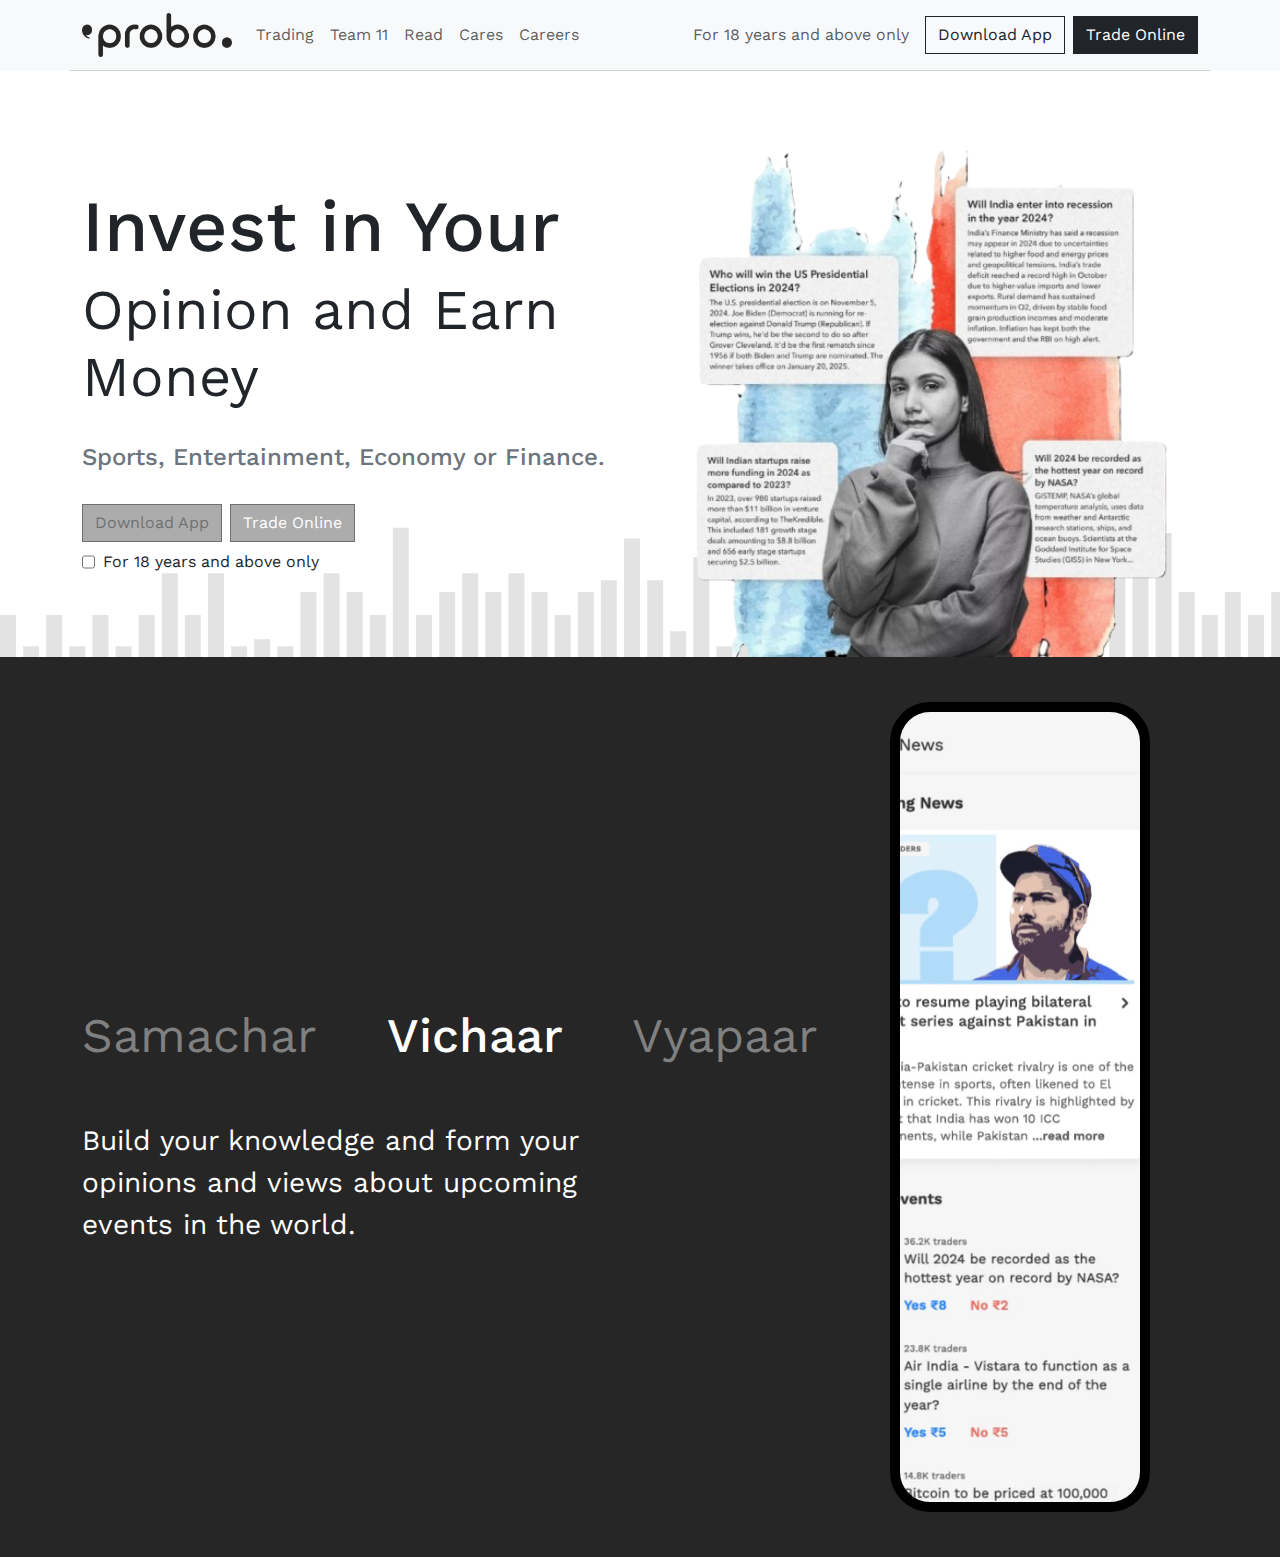
==== index.html @ 1906a764 "project setup and Creating Homepage" ====
<!DOCTYPE html>
<html lang="en">

<head>
  <meta charset="UTF-8">
  <meta name="viewport" content="width=device-width, initial-scale=1.0">
  <title>Probo: India's Leading Online Skills Gaming Platform'</title>
  <link rel="stylesheet" type="" href="./Style/style.css">
  <link rel="website icon" type="png" href="./images/illustration/Tab_icon.png">
  <link rel="stylesheet" href="https://cdn.jsdelivr.net/npm/bootstrap@5.3.3/dist/css/bootstrap.min.css">
</head>

<body>
  <!-- Navbar Start  -->
  <nav class="navbar navbar-expand-lg navbar-light bg-light p-0 pt-2">
    <div class="container pb-2">
      <!-- Logo -->
      <a class="navbar-brand" href="#">
        <img src="./images/illustration/Logo.png" alt="Probo Logo">
      </a>

      <!-- Toggler for mobile -->
      <button class="navbar-toggler" type="button" data-bs-toggle="collapse" data-bs-target="#navbarNav"
        aria-controls="navbarNav" aria-expanded="false" aria-label="Toggle navigation">
        <span class="navbar-toggler-icon"></span>
      </button>

      <!-- Navbar links and content -->
      <div class="collapse navbar-collapse justify-content-between" id="navbarNav">
        <!-- Navigation Links -->
        <ul class="navbar-nav">
          <li class="nav-item">
            <a class="nav-link" href="#">Trading</a>
          </li>
          <li class="nav-item">
            <a class="nav-link" href="#">Team 11</a>
          </li>
          <li class="nav-item">
            <a class="nav-link" href="#">Read</a>
          </li>
          <li class="nav-item">
            <a class="nav-link" href="#">Cares</a>
          </li>
          <li class="nav-item">
            <a class="nav-link" href="#">Careers</a>
          </li>
        </ul>

        <!-- Right Section -->
        <div class="d-flex align-items-center">
          <p class="mb-0 me-3 text-muted disclaimer">For 18 years and above only</p>
          <button class="btn btn-outline-dark me-2 rounded-0" >Download App</button>
          <button class="btn btn-dark rounded-0">Trade Online</button>
        </div>
      </div>
    </div>
  </nav>
  <!-- Navbar End -->
  <main>
    <!-- Hero Start -->
    <div class="Hero ">
      <img class="Images" src="./images/background/header-bg.svg" alt="header-bg">
      <div class="container">
        <div class="row">
          <div class="col-6 pt-5 mt-4">
            <h1>Invest in Your</h1>
            <h2>Opinion and Earn Money</h2>
            <h4 class="py-4 text-secondary">Sports, Entertainment, Economy or Finance.</h4>
            <div class="d-flex">
              <button class="btn btn-outline-dark me-2 rounded-0" disabled id="downloadBtn">Download App</button>
              <button class="btn btn-dark rounded-0" disabled id="tradeBtn">Trade Online</button>
            </div>
            <div class="d-flex pt-2">
              <input type="checkbox" id="ageCheck" onclick="toggleButtons()">
              <p class="m-0 ps-2" onclick="disable_buttons()">For 18 years and above only</p>
            </div>
          </div>
          <div class="col-6">
            <img src="./images/background/header_bg-Img.png" class="w-100" alt="">
          </div>
        </div>
      </div>
    </div>
    <!-- Hero End -->
    <!-- Sliding text Start -->
    <div class="MobileVideo">
      <div class="container">
        <div class="row">
          <div class="col-8 d-flex align-items-center justify-content-center">
            <div>
              <div class="header p-0 pt-5">
                <div id="samachar"
                  data-content="Be in the know From Sports to Entertainment, Economy, Finance and more. Keep an eye on events in your field of interest.">
                  Samachar</div>
                <div id="vichaar"
                  data-content="Use what you know Build your knowledge and form your opinions and views about upcoming events in the world."
                  class="active">Vichaar</div>
                <div id="vyapaar"
                  data-content="Trade and grow Invest in your opinions about future events and use your knowledge to trade & benefit.">
                  Vyapaar</div>
              </div>
              <div class="content m-0">
                <h1 class=" p-0 m-0">Vichaar</h1>
                <p>Build your knowledge and form your opinions and views about upcoming events in the world.</p>
              </div>
            </div>
          </div>
          <div class="col-4 d-flex justify-content-center align-items-center">
            <div class="frame d-flex justify-content-center">
              <video src="./images/illustration/Mobile_view.mp4" autoplay muted loop></video>
            </div>

          </div>
        </div>
      </div>
    </div>
    <!-- Sliding text End -->
  </main>

  <script src="	https://cdn.jsdelivr.net/npm/bootstrap@5.3.3/dist/js/bootstrap.bundle.min.js"></script>
  <script src="./js/Script.js"></script>
</body>

</html>
---- Style/style.css ----
@charset "utf-8";
@import url('https://fonts.googleapis.com/css2?family=Work+Sans:ital,wght@0,100..900;1,100..900&display=swap');

* {
  padding: 0;
  margin: 0;
  box-sizing: border-box;
  font-size: 16px;
  font-family: "Work Sans", serif;
}

a {
  text-decoration: none;
}

li {
  list-style: none;
}

img,
video {
  object-fit: contain;
}

/* Navbar Start */
.navbar {
  background-color: #F5F5F5;

  .container {
    border-bottom: 1px solid rgba(0, 0, 0, 0.158);
  }

  .navbar-brand {
    width: 150px;

    img {
      width: 100%;
    }
  }
}


/* Main Start */

/* Hero start */
.Hero {
  position: relative;
  padding-top: 40px;

  h1 {
    font-size: 4.5em;
    font-weight: 500;
  }

  h2 {
    font-size: 3.5em;
    font-weight: 400;
  }

  button:disabled {
    background-color: grey;
    cursor: not-allowed;
  }

  .Images {
    width: 100%;
    position: absolute;
    z-index: -1;
    bottom: 0px;
  }
}


/* Mobile video Start */
.MobileVideo {
  height: 100vh;
  background-color: #262626;

  .col-8 {
    height: 100vh;
  }

  .header {
    display: flex;
    justify-content: space-between;
  }

  .header div {
    font-size: 3rem;
    color: gray;
    cursor: pointer;
  }

  .header .active {
    color: white;
    font-weight: 500;
  }

  .content {
    color: #262626;
    text-align: start;
    margin-top: 50px;

    p {
      color: white;
      font-weight: 400;
      font-size: 28px;
      width: 70%;
    }
  }

  .frame {
    height: 90vh;
    width: 73%;
    border: 10px solid black;
    border-radius: 40px;
    box-shadow: 0 0 5px solid white;
    overflow: hidden;

    iframe {
      height: 90vh;
    }
  }
}
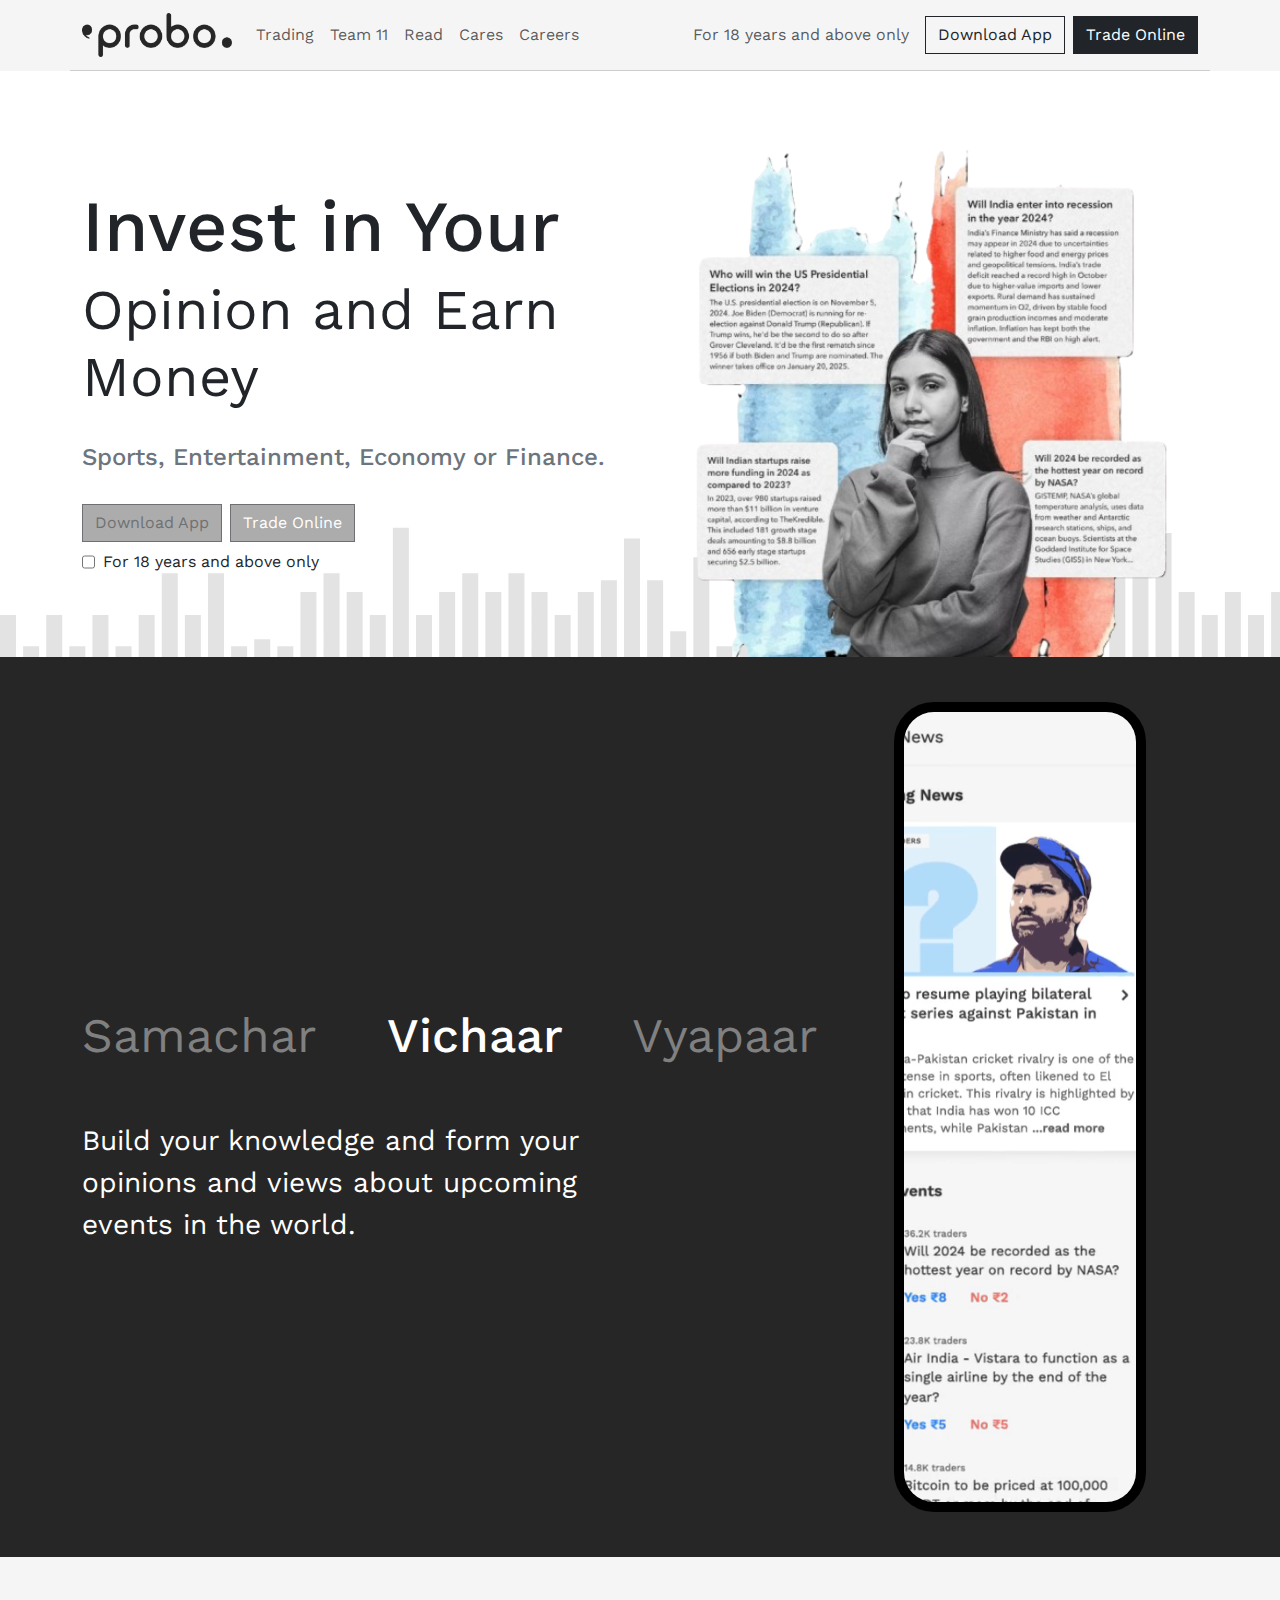
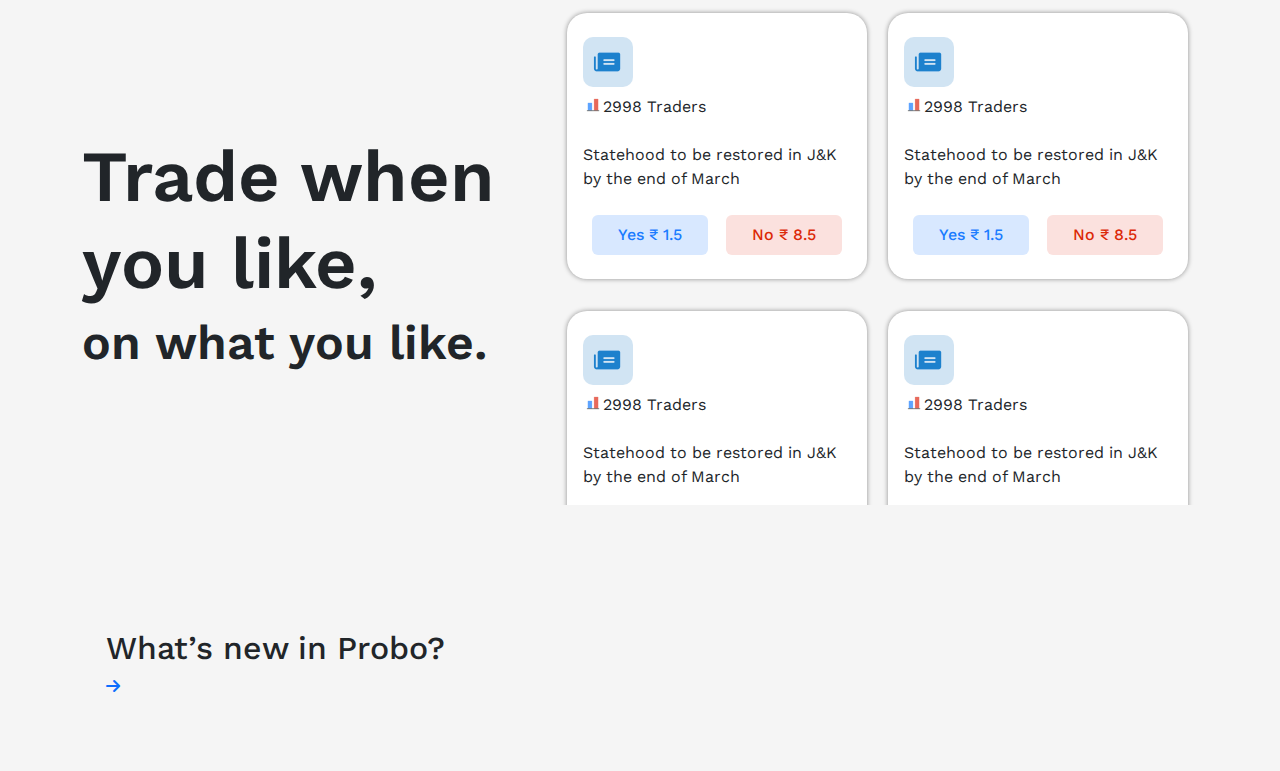
==== commit ca40b57e: "Continue Home Page" ====
--- a/index.html
+++ b/index.html
@@ -8,11 +8,14 @@
   <link rel="stylesheet" type="" href="./Style/style.css">
   <link rel="website icon" type="png" href="./images/illustration/Tab_icon.png">
   <link rel="stylesheet" href="https://cdn.jsdelivr.net/npm/bootstrap@5.3.3/dist/css/bootstrap.min.css">
+  <link rel="stylesheet" href="https://cdnjs.cloudflare.com/ajax/libs/font-awesome/6.7.2/css/all.min.css"
+    integrity="sha512-Evv84Mr4kqVGRNSgIGL/F/aIDqQb7xQ2vcrdIwxfjThSH8CSR7PBEakCr51Ck+w+/U6swU2Im1vVX0SVk9ABhg=="
+    crossorigin="anonymous" referrerpolicy="no-referrer" />
 </head>
 
 <body>
   <!-- Navbar Start  -->
-  <nav class="navbar navbar-expand-lg navbar-light bg-light p-0 pt-2">
+  <nav class=" navbar navbar-expand-lg navbar-light  p-0 pt-2">
     <div class="container pb-2">
       <!-- Logo -->
       <a class="navbar-brand" href="#">
@@ -49,7 +52,7 @@
         <!-- Right Section -->
         <div class="d-flex align-items-center">
           <p class="mb-0 me-3 text-muted disclaimer">For 18 years and above only</p>
-          <button class="btn btn-outline-dark me-2 rounded-0" >Download App</button>
+          <button class="btn btn-outline-dark me-2 rounded-0">Download App</button>
           <button class="btn btn-dark rounded-0">Trade Online</button>
         </div>
       </div>
@@ -115,6 +118,120 @@
       </div>
     </div>
     <!-- Sliding text End -->
+
+    <!-- Trade when you like Start -->
+    <section class="tradeLike">
+      <div class="container py-5">
+        <div class="row h-100">
+          <div class="col-5 d-flex flex-column justify-content-center">
+            <h2>Trade when you like,</h2>
+            <h3>on what you like.</h3>
+          </div>
+          <div class="col-7">
+            <div class="d-flex flex-wrap flex-row overflow-auto scroll_section h-100">
+              <div class="w-50 flex-shrink-0 d-flex justify-content-center pb-3">
+                <div class="px-3 py-4 m-2 tradeOption">
+                  <img src="./images/illustration/Trading_on_home (2).png" alt="">
+                  <div class="d-flex chart_icon pt-2">
+                    <img src="./images/illustration/Bar_Chart.png" alt="">
+                    <p>2998 Traders</p>
+                  </div>
+                  <p class="py-2">Statehood to be restored in J&K by the end of March</p>
+                  <div class="d-flex trade_buttons">
+                    <button type="button" class="btn Yes">Yes &#8377; 1.5</button>
+                    <button type="button" class="btn No">No &#8377; 8.5</button>
+                  </div>
+                </div>
+              </div>
+              <div class="w-50 flex-shrink-0 d-flex justify-content-center pb-3">
+                <div class="px-3 py-4 m-2 tradeOption">
+                  <img src="./images/illustration/Trading_on_home (2).png" alt="">
+                  <div class="d-flex chart_icon pt-2">
+                    <img src="./images/illustration/Bar_Chart.png" alt="">
+                    <p>2998 Traders</p>
+                  </div>
+                  <p class="py-2">Statehood to be restored in J&K by the end of March</p>
+                  <div class="d-flex trade_buttons">
+                    <button type="button" class="btn Yes">Yes &#8377; 1.5</button>
+                    <button type="button" class="btn No">No &#8377; 8.5</button>
+                  </div>
+                </div>
+              </div>
+              <div class="w-50 flex-shrink-0 d-flex justify-content-center pb-3">
+                <div class="px-3 py-4 m-2 tradeOption">
+                  <img src="./images/illustration/Trading_on_home (2).png" alt="">
+                  <div class="d-flex chart_icon pt-2">
+                    <img src="./images/illustration/Bar_Chart.png" alt="">
+                    <p>2998 Traders</p>
+                  </div>
+                  <p class="py-2">Statehood to be restored in J&K by the end of March</p>
+                  <div class="d-flex trade_buttons">
+                    <button type="button" class="btn Yes">Yes &#8377; 1.5</button>
+                    <button type="button" class="btn No">No &#8377; 8.5</button>
+                  </div>
+                </div>
+              </div>
+              <div class="w-50 flex-shrink-0 d-flex justify-content-center pb-3">
+                <div class="px-3 py-4 m-2 tradeOption">
+                  <img src="./images/illustration/Trading_on_home (2).png" alt="">
+                  <div class="d-flex chart_icon pt-2">
+                    <img src="./images/illustration/Bar_Chart.png" alt="">
+                    <p>2998 Traders</p>
+                  </div>
+                  <p class="py-2">Statehood to be restored in J&K by the end of March</p>
+                  <div class="d-flex trade_buttons">
+                    <button type="button" class="btn Yes">Yes &#8377; 1.5</button>
+                    <button type="button" class="btn No">No &#8377; 8.5</button>
+                  </div>
+                </div>
+              </div>
+              <div class="w-50 flex-shrink-0 d-flex justify-content-center pb-3">
+                <div class="px-3 py-4 m-2 tradeOption">
+                  <img src="./images/illustration/Trading_on_home (2).png" alt="">
+                  <div class="d-flex chart_icon pt-2">
+                    <img src="./images/illustration/Bar_Chart.png" alt="">
+                    <p>2998 Traders</p>
+                  </div>
+                  <p class="py-2">Statehood to be restored in J&K by the end of March</p>
+                  <div class="d-flex trade_buttons">
+                    <button type="button" class="btn Yes">Yes &#8377; 1.5</button>
+                    <button type="button" class="btn No">No &#8377; 8.5</button>
+                  </div>
+                </div>
+              </div>
+              <div class="w-50 flex-shrink-0 d-flex justify-content-center pb-3">
+                <div class="px-3 py-4 m-2 tradeOption">
+                  <img src="./images/illustration/Trading_on_home (2).png" alt="">
+                  <div class="d-flex chart_icon pt-2">
+                    <img src="./images/illustration/Bar_Chart.png" alt="">
+                    <p>2998 Traders</p>
+                  </div>
+                  <p class="py-2">Statehood to be restored in J&K by the end of March</p>
+                  <div class="d-flex trade_buttons">
+                    <button type="button" class="btn Yes">Yes &#8377; 1.5</button>
+                    <button type="button" class="btn No">No &#8377; 8.5</button>
+                  </div>
+                </div>
+              </div>
+            </div>
+          </div>
+        </div>
+      </div>
+    </section>
+    <!-- Trade when you like End -->
+    <section class="WhatIsProbo">
+      <div class="container">
+        <div class="d-flex overflow-auto align-items-start justify-content-start py-5 w-100 rounded-lg ">
+          <div class="flex-shrink-0 h-100 rounded-xl p-4 ">
+            <div class="one">
+              <h2>What’s new in Probo?</h2>
+              <a href=""><i class="fa-solid fa-arrow-right"></i></a>
+            </div>
+          </div>
+        </div>
+
+      </div>
+    </section>
   </main>
 
   <script src="	https://cdn.jsdelivr.net/npm/bootstrap@5.3.3/dist/js/bootstrap.bundle.min.js"></script>
--- a/Style/style.css
+++ b/Style/style.css
@@ -11,6 +11,7 @@
 
 a {
   text-decoration: none;
+  color: black;
 }
 
 li {
@@ -25,6 +26,9 @@
 /* Navbar Start */
 .navbar {
   background-color: #F5F5F5;
+  position: sticky !important;
+  top: 0;
+  z-index: 1000;
 
   .container {
     border-bottom: 1px solid rgba(0, 0, 0, 0.158);
@@ -38,7 +42,6 @@
     }
   }
 }
-
 
 /* Main Start */
 
@@ -69,7 +72,6 @@
     bottom: 0px;
   }
 }
-
 
 /* Mobile video Start */
 .MobileVideo {
@@ -111,7 +113,7 @@
 
   .frame {
     height: 90vh;
-    width: 73%;
+    width: 71%;
     border: 10px solid black;
     border-radius: 40px;
     box-shadow: 0 0 5px solid white;
@@ -121,4 +123,77 @@
       height: 90vh;
     }
   }
+}
+
+/* Trade when you like Start  */
+.tradeLike {
+  height: 600px;
+  background-color: #F5F5F5;
+
+  .container {
+    height: 600px;
+  }
+
+  h2 {
+    font-size: 4.5em;
+    font-weight: 600;
+  }
+
+  h3 {
+    font-size: 3em;
+    font-weight: 600;
+  }
+
+  .scroll_section {
+    max-height: 500px;
+    /* overflow-y: auto; */
+  }
+
+  .scroll_section::-webkit-scrollbar {
+    display: none;
+  }
+
+  .tradeOption {
+    width: 300px;
+    background-color: #FFFFFF;
+    border-radius: 20px;
+    padding: 10px;
+    box-shadow: 0 0 5px rgba(0, 0, 0, 0.42);
+
+    img {
+      width: 50px;
+      height: 50px;
+      border-radius: 10px;
+    }
+
+    .chart_icon {
+      img {
+        width: 20px;
+        height: 20px;
+      }
+    }
+
+    .trade_buttons {
+      justify-content: space-around;
+
+      .Yes {
+        background-color: #D8E8FF;
+        color: #1A7BFF;
+        font-weight: 500;
+        padding: 7px 25px;
+      }
+
+      .No {
+        background-color: #FBE1DE;
+        color: #DC2806;
+        font-weight: 500;
+        padding: 7px 25px;
+      }
+    }
+  }
+}
+
+/* What’s new in Probo? Start */
+.WhatIsProbo {
+  background-color: #F5F5F5;
 }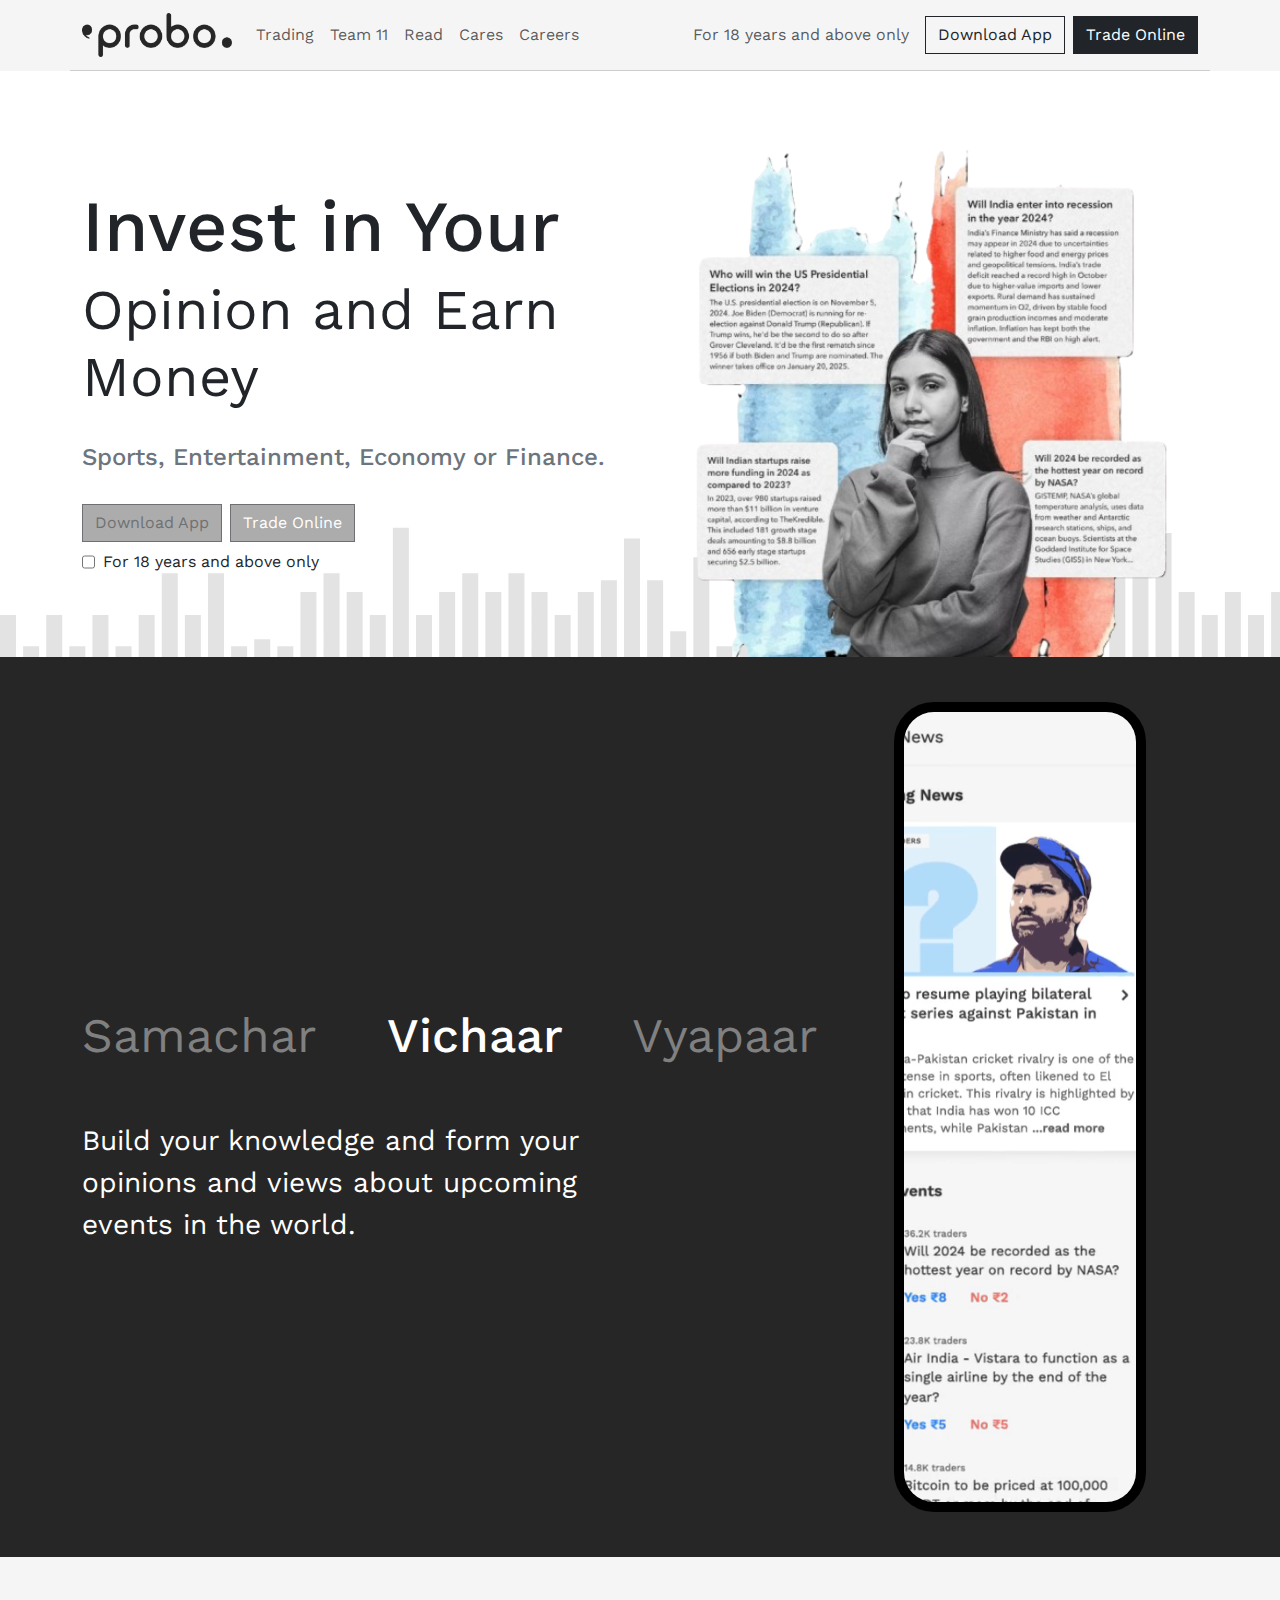
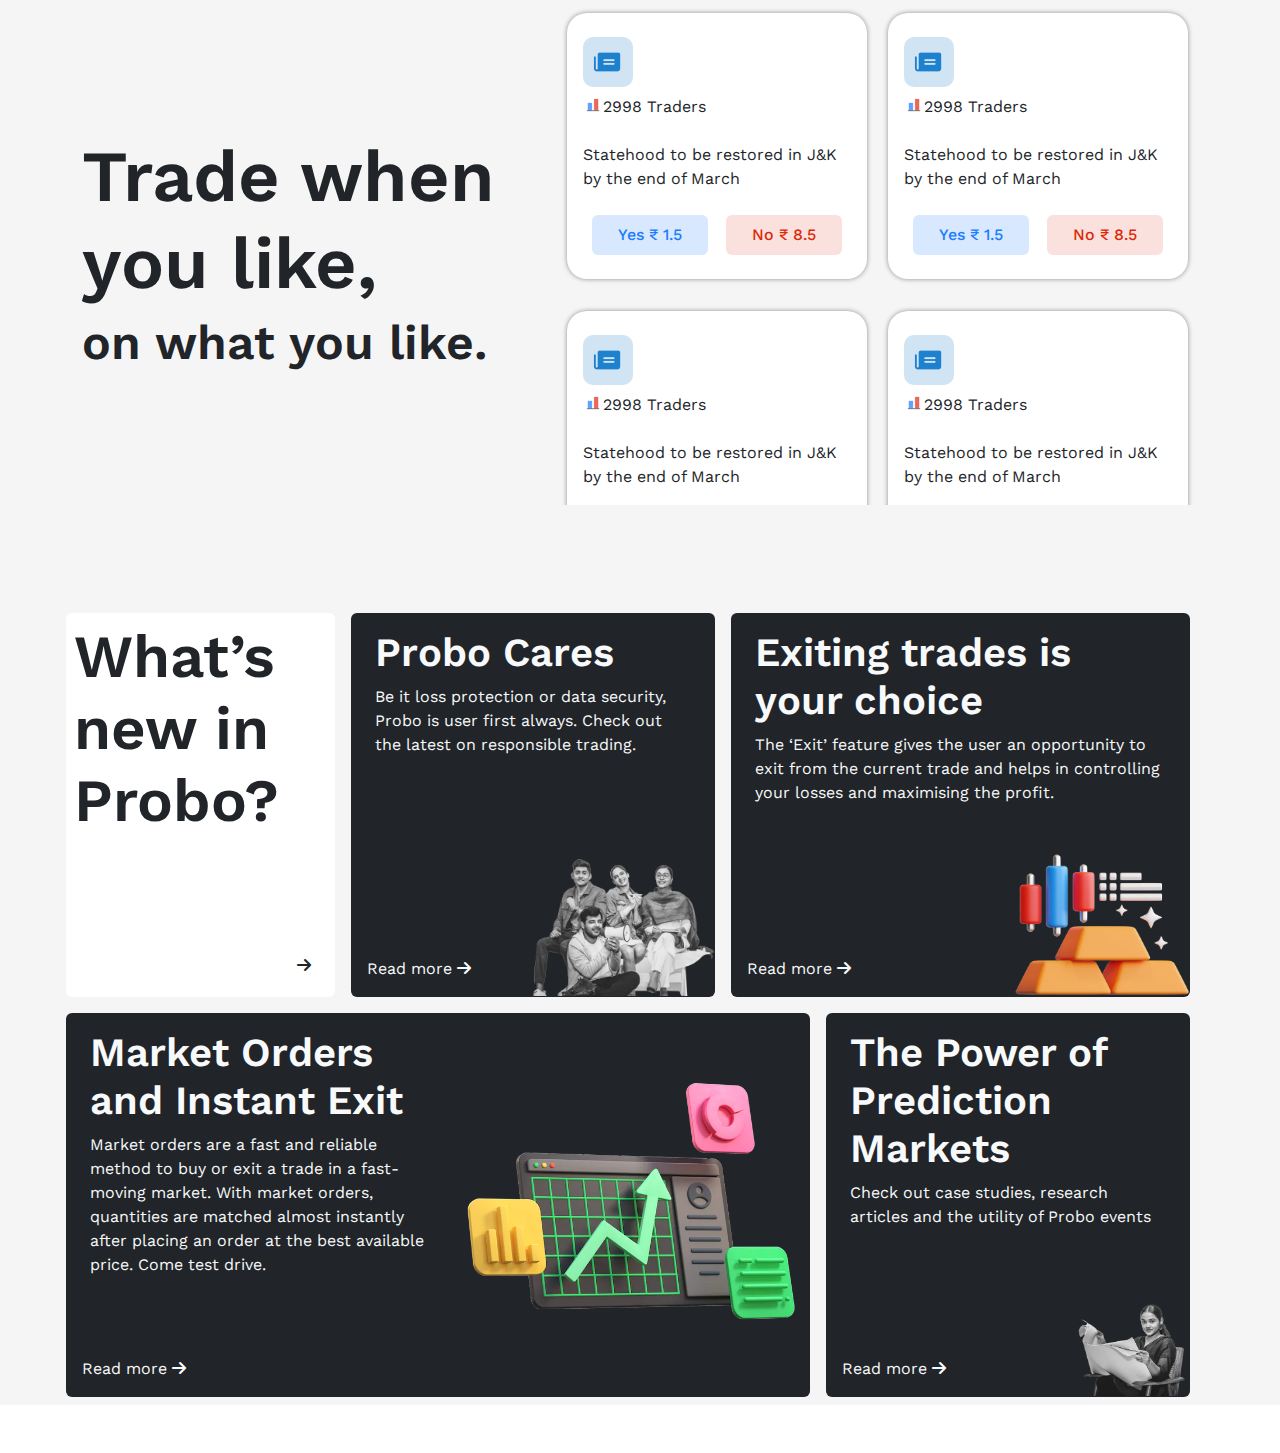
==== commit 8dd63aa5: "Creating Trading Page" ====
--- a/index.html
+++ b/index.html
@@ -33,7 +33,7 @@
         <!-- Navigation Links -->
         <ul class="navbar-nav">
           <li class="nav-item">
-            <a class="nav-link" href="#">Trading</a>
+            <a class="nav-link" href="./Pages/Trading.html">Trading</a>
           </li>
           <li class="nav-item">
             <a class="nav-link" href="#">Team 11</a>
@@ -53,7 +53,7 @@
         <div class="d-flex align-items-center">
           <p class="mb-0 me-3 text-muted disclaimer">For 18 years and above only</p>
           <button class="btn btn-outline-dark me-2 rounded-0">Download App</button>
-          <button class="btn btn-dark rounded-0">Trade Online</button>
+          <a href="./Pages/Trading.html"><button class="btn btn-dark rounded-0">Trade Online</button></a>
         </div>
       </div>
     </div>
@@ -220,17 +220,92 @@
     </section>
     <!-- Trade when you like End -->
     <section class="WhatIsProbo">
-      <div class="container">
-        <div class="d-flex overflow-auto align-items-start justify-content-start py-5 w-100 rounded-lg ">
-          <div class="flex-shrink-0 h-100 rounded-xl p-4 ">
-            <div class="one">
-              <h2>What’s new in Probo?</h2>
-              <a href=""><i class="fa-solid fa-arrow-right"></i></a>
-            </div>
-          </div>
-        </div>
-
-      </div>
+      <div class="container p-0">
+        <div class="d-flex overflow-auto align-items-start justify-content-start pt-5 w-100 rounded-lg scroll_section_two
+          row">
+          <div class="flex-shrink-0 rounded-xl p-2 col-12 col-md-3 overflow-hidden">
+            <div class="one d-flex flex-column h-100 justify-content-between bg-white p-2 rounded">
+              <h2 class="fs">What’s new in Probo?</h2>
+              <a target="_blank" href="https://medium.com/probo-headquarters"
+                class="d-flex justify-content-end text-dark text-decoration-none pb-3 pe-3"><i
+                  class="fa-solid fa-arrow-right"></i></a>
+            </div>
+          </div>
+          <div class="flex-shrink-0 rounded-xl p-2 col-12 col-md-4 overflow-hidden">
+            <div class="two d-flex flex-column justify-content-between h-100 bg-dark rounded text-light">
+              <div class="pt-3 px-4">
+                <h2>Probo Cares</h2>
+                <p>Be it loss protection or data security, Probo is user first always. Check out the latest on
+                  responsible
+                  trading.</p>
+              </div>
+              <div class=" d-flex justify-content-between align-items-end h-50">
+                <a href="" class="text-decoration-none pb-3 ps-3 text-light">
+                  Read more <i class="fa-solid fa-arrow-right"></i>
+                </a>
+                <img class="h-75" src="./images/background/cares.png" alt="">
+              </div>
+            </div>
+          </div>
+          <div class="flex-shrink-0 rounded-xl p-2 col-12 col-md-5 overflow-hidden">
+            <div class="three d-flex flex-column h-100 bg-dark text-light rounded ">
+              <div class="pt-3 px-4">
+                <h2>Exiting trades is your choice</h2>
+                <p class="m-0">The ‘Exit’ feature gives the user an opportunity to exit from the current trade and helps
+                  in
+                  controlling your losses and maximising the profit.</p>
+              </div>
+              <div class=" d-flex justify-content-between align-items-end h-50">
+                <a target="_blank"
+                  href="https://medium.com/probo-headquarters/exiting-trades-on-probo-is-your-choice-d0021278d8ea"
+                  class="text-decoration-none text-light pb-3 ps-3">
+                  Read more <i class="fa-solid fa-arrow-right"></i>
+                </a>
+                <img class="h-75" src="./images/background/exit.png" alt="">
+              </div>
+            </div>
+          </div>
+          <div class="flex-shrink-0 rounded-xl p-2 col-12 col-md-8 overflow-hidden">
+            <div class="four d-flex flex-column h-100 bg-dark text-light rounded ">
+              <div class="pt-3 px-4 d-flex justify-content-between">
+                <div class="w-50">
+                  <h2>Market Orders and Instant Exit</h2>
+                  <p class="m-0">Market orders are a fast and reliable method to buy or exit a trade in a fast-moving
+                    market. With market orders, quantities are matched almost instantly after placing an order at the
+                    best
+                    available price. Come test drive.</p>
+                </div>
+                <div class="trading w-50 pt-5">
+                  <img class="ps-4 pt-" src="./images/background/trading.png" alt="">
+                </div>
+              </div>
+              <div class=" d-flex align-items-end h-50">
+                <a target="_blank"
+                  href="https://medium.com/probo-headquarters/market-orders-and-instant-exit-28be5719a02"
+                  class="text-decoration-none text-light pb-3 ps-3">
+                  Read more <i class="fa-solid fa-arrow-right"></i>
+                </a>
+              </div>
+            </div>
+          </div>
+          <div class="flex-shrink-0 rounded-xl p-2 col-12 col-md-4 overflow-hidden">
+            <div class="two d-flex flex-column justify-content-between h-100 bg-dark rounded text-light">
+              <div class="pt-3 px-4">
+                <h2>The Power of Prediction Markets</h2>
+                <p>Check out case studies, research articles and the utility of Probo events</p>
+              </div>
+              <div class=" d-flex justify-content-between align-items-end h-25">
+                <a href="" class="text-decoration-none pb-3 ps-3 text-light">
+                  Read more <i class="fa-solid fa-arrow-right"></i>
+                </a>
+                <img class="h-100" src="./images/background/predictions.webp" alt="">
+              </div>
+            </div>
+          </div>
+        </div>
+    </section>
+    <section class="pt-5">
+
     </section>
   </main>
 
--- a/Style/style.css
+++ b/Style/style.css
@@ -196,4 +196,30 @@
 /* What’s new in Probo? Start */
 .WhatIsProbo {
   background-color: #F5F5F5;
+
+  .scroll_section_two::-webkit-scrollbar {
+    display: none;
+  }
+
+  .flex-shrink-0{
+    height: 400px;
+  }
+
+  h2 {
+    font-size: 40px;
+    font-weight: 600;
+  }
+
+  .fs {
+    font-size: 60px;
+  }
+}
+
+.trading {
+  /* margin-right: -50px; */
+  width: 200px;
+
+  img {
+    height: 250px;
+  }
 }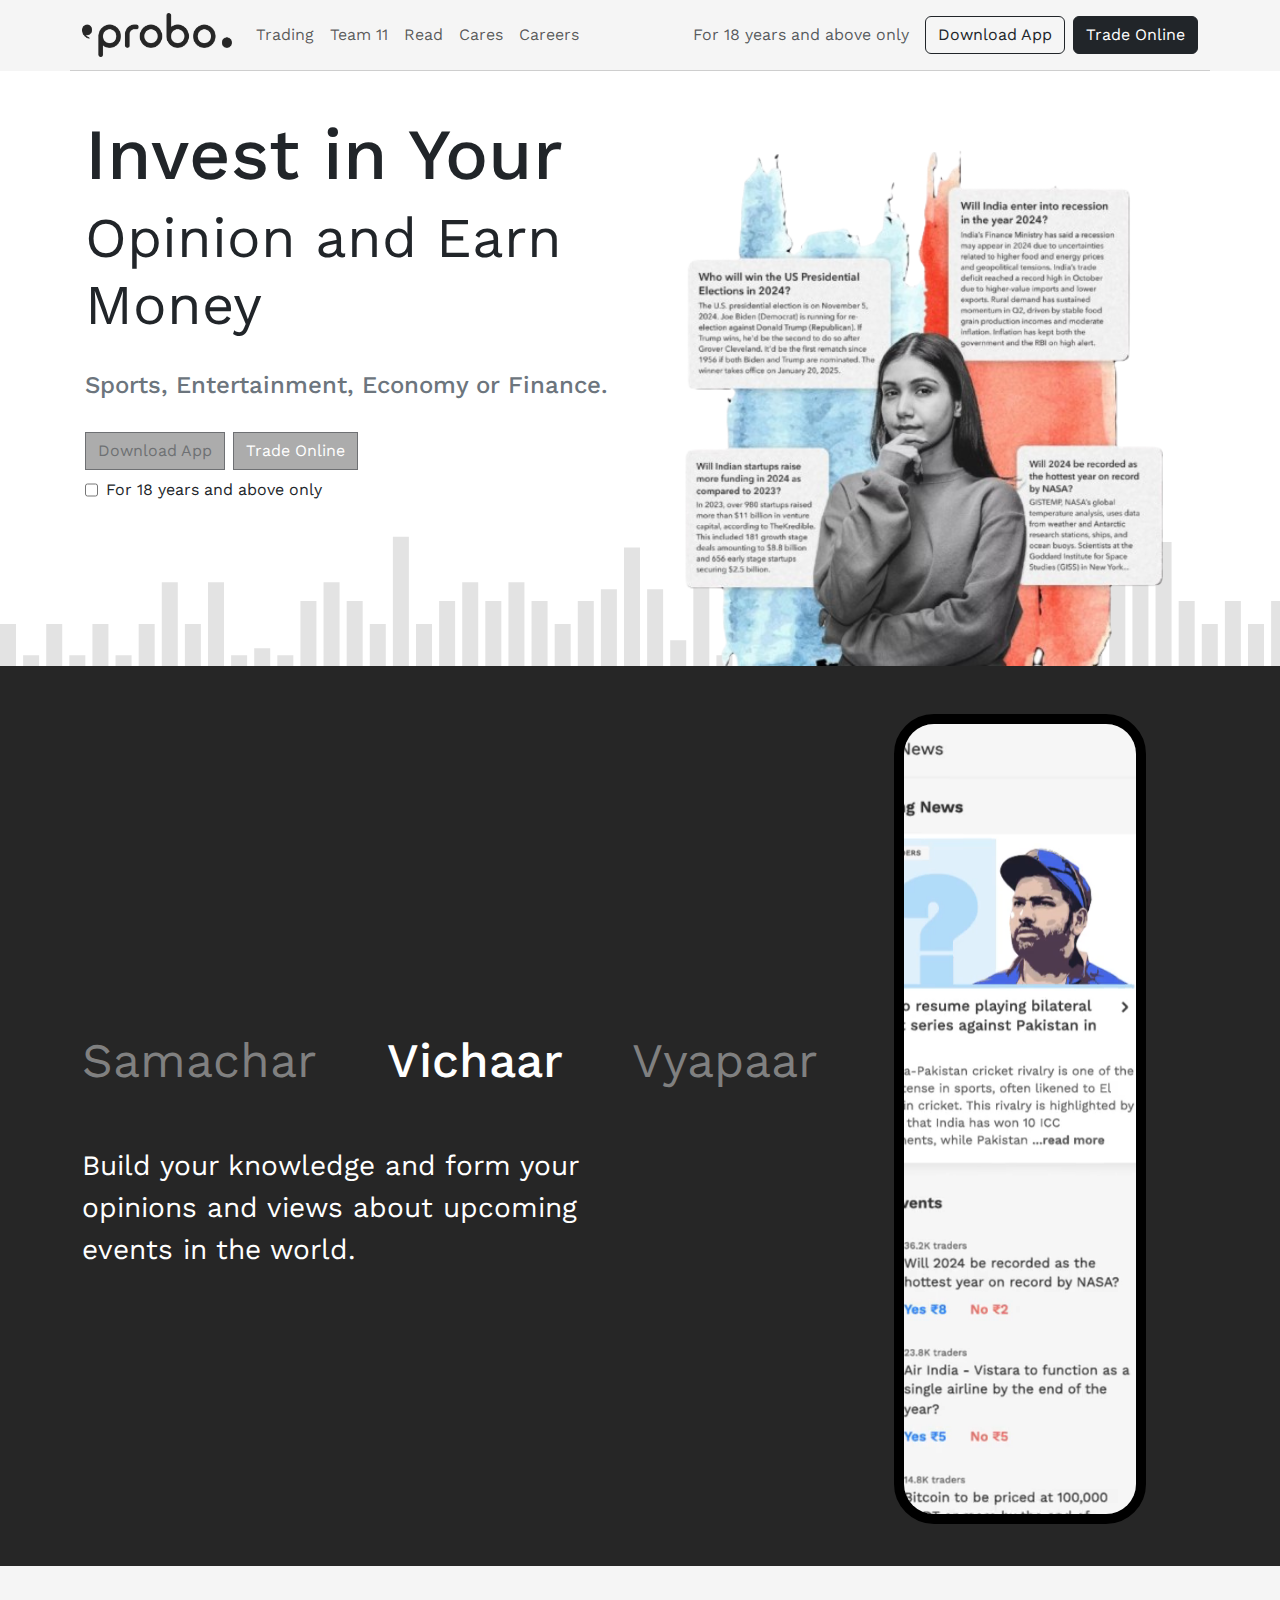
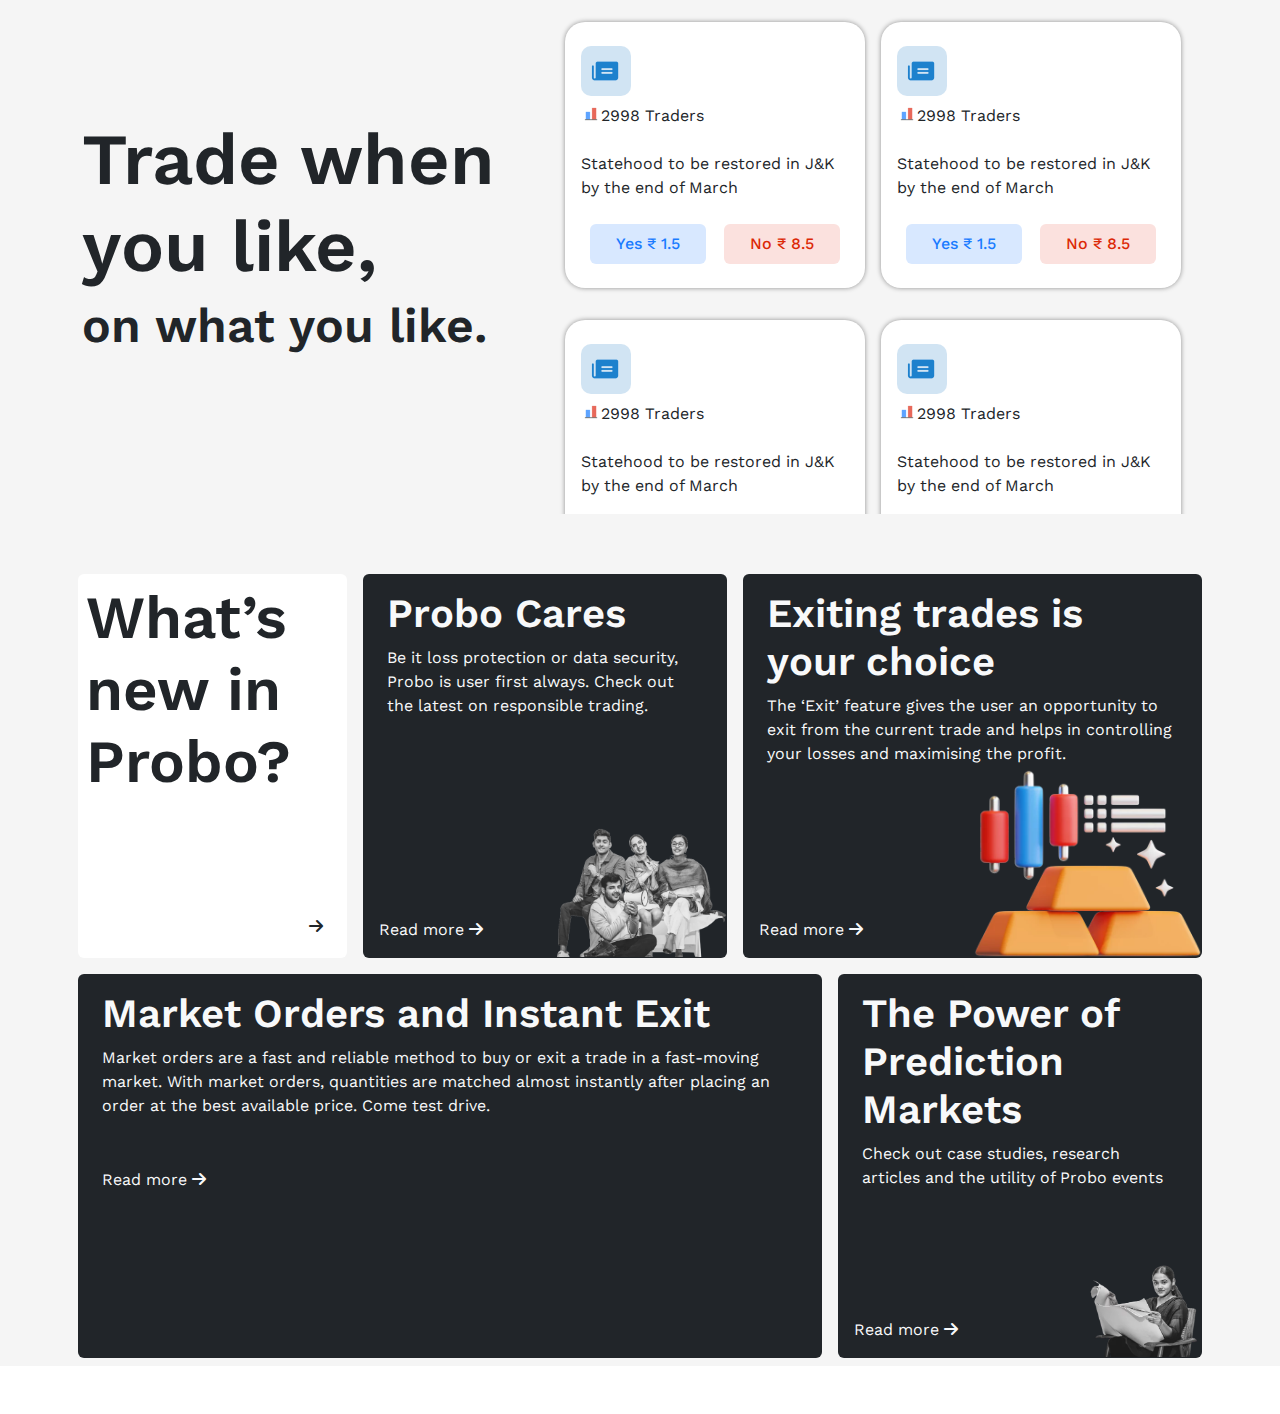
==== commit 3e6c99a7: "Creating Trading page and login page" ====
--- a/index.html
+++ b/index.html
@@ -52,8 +52,8 @@
         <!-- Right Section -->
         <div class="d-flex align-items-center">
           <p class="mb-0 me-3 text-muted disclaimer">For 18 years and above only</p>
-          <button class="btn btn-outline-dark me-2 rounded-0">Download App</button>
-          <a href="./Pages/Trading.html"><button class="btn btn-dark rounded-0">Trade Online</button></a>
+          <button class="btn btn-outline-dark me-2 rounded">Download App</button>
+          <a href="./Pages/Trading.html"><button class="btn btn-dark rounded">Trade Online</button></a>
         </div>
       </div>
     </div>
@@ -65,7 +65,7 @@
       <img class="Images" src="./images/background/header-bg.svg" alt="header-bg">
       <div class="container">
         <div class="row">
-          <div class="col-6 pt-5 mt-4">
+          <div class="col-12 col-md-6 p-0">
             <h1>Invest in Your</h1>
             <h2>Opinion and Earn Money</h2>
             <h4 class="py-4 text-secondary">Sports, Entertainment, Economy or Finance.</h4>
@@ -78,7 +78,7 @@
               <p class="m-0 ps-2" onclick="disable_buttons()">For 18 years and above only</p>
             </div>
           </div>
-          <div class="col-6">
+          <div class="col-12 col-md-6 p-0">
             <img src="./images/background/header_bg-Img.png" class="w-100" alt="">
           </div>
         </div>
@@ -89,7 +89,7 @@
     <div class="MobileVideo">
       <div class="container">
         <div class="row">
-          <div class="col-8 d-flex align-items-center justify-content-center">
+          <div class="col-md-8 d-flex align-items-center justify-content-center">
             <div>
               <div class="header p-0 pt-5">
                 <div id="samachar"
@@ -108,7 +108,7 @@
               </div>
             </div>
           </div>
-          <div class="col-4 d-flex justify-content-center align-items-center">
+          <div class="col-md-4 d-flex justify-content-center align-items-center py-5">
             <div class="frame d-flex justify-content-center">
               <video src="./images/illustration/Mobile_view.mp4" autoplay muted loop></video>
             </div>
@@ -122,84 +122,84 @@
     <!-- Trade when you like Start -->
     <section class="tradeLike">
       <div class="container py-5">
-        <div class="row h-100">
-          <div class="col-5 d-flex flex-column justify-content-center">
+        <div class="row ">
+          <div class="col-12 col-md-5 d-flex flex-column justify-content-center pb-5">
             <h2>Trade when you like,</h2>
             <h3>on what you like.</h3>
           </div>
-          <div class="col-7">
-            <div class="d-flex flex-wrap flex-row overflow-auto scroll_section h-100">
-              <div class="w-50 flex-shrink-0 d-flex justify-content-center pb-3">
-                <div class="px-3 py-4 m-2 tradeOption">
-                  <img src="./images/illustration/Trading_on_home (2).png" alt="">
-                  <div class="d-flex chart_icon pt-2">
-                    <img src="./images/illustration/Bar_Chart.png" alt="">
-                    <p>2998 Traders</p>
-                  </div>
-                  <p class="py-2">Statehood to be restored in J&K by the end of March</p>
-                  <div class="d-flex trade_buttons">
-                    <button type="button" class="btn Yes">Yes &#8377; 1.5</button>
-                    <button type="button" class="btn No">No &#8377; 8.5</button>
-                  </div>
-                </div>
-              </div>
-              <div class="w-50 flex-shrink-0 d-flex justify-content-center pb-3">
-                <div class="px-3 py-4 m-2 tradeOption">
-                  <img src="./images/illustration/Trading_on_home (2).png" alt="">
-                  <div class="d-flex chart_icon pt-2">
-                    <img src="./images/illustration/Bar_Chart.png" alt="">
-                    <p>2998 Traders</p>
-                  </div>
-                  <p class="py-2">Statehood to be restored in J&K by the end of March</p>
-                  <div class="d-flex trade_buttons">
-                    <button type="button" class="btn Yes">Yes &#8377; 1.5</button>
-                    <button type="button" class="btn No">No &#8377; 8.5</button>
-                  </div>
-                </div>
-              </div>
-              <div class="w-50 flex-shrink-0 d-flex justify-content-center pb-3">
-                <div class="px-3 py-4 m-2 tradeOption">
-                  <img src="./images/illustration/Trading_on_home (2).png" alt="">
-                  <div class="d-flex chart_icon pt-2">
-                    <img src="./images/illustration/Bar_Chart.png" alt="">
-                    <p>2998 Traders</p>
-                  </div>
-                  <p class="py-2">Statehood to be restored in J&K by the end of March</p>
-                  <div class="d-flex trade_buttons">
-                    <button type="button" class="btn Yes">Yes &#8377; 1.5</button>
-                    <button type="button" class="btn No">No &#8377; 8.5</button>
-                  </div>
-                </div>
-              </div>
-              <div class="w-50 flex-shrink-0 d-flex justify-content-center pb-3">
-                <div class="px-3 py-4 m-2 tradeOption">
-                  <img src="./images/illustration/Trading_on_home (2).png" alt="">
-                  <div class="d-flex chart_icon pt-2">
-                    <img src="./images/illustration/Bar_Chart.png" alt="">
-                    <p>2998 Traders</p>
-                  </div>
-                  <p class="py-2">Statehood to be restored in J&K by the end of March</p>
-                  <div class="d-flex trade_buttons">
-                    <button type="button" class="btn Yes">Yes &#8377; 1.5</button>
-                    <button type="button" class="btn No">No &#8377; 8.5</button>
-                  </div>
-                </div>
-              </div>
-              <div class="w-50 flex-shrink-0 d-flex justify-content-center pb-3">
-                <div class="px-3 py-4 m-2 tradeOption">
-                  <img src="./images/illustration/Trading_on_home (2).png" alt="">
-                  <div class="d-flex chart_icon pt-2">
-                    <img src="./images/illustration/Bar_Chart.png" alt="">
-                    <p>2998 Traders</p>
-                  </div>
-                  <p class="py-2">Statehood to be restored in J&K by the end of March</p>
-                  <div class="d-flex trade_buttons">
-                    <button type="button" class="btn Yes">Yes &#8377; 1.5</button>
-                    <button type="button" class="btn No">No &#8377; 8.5</button>
-                  </div>
-                </div>
-              </div>
-              <div class="w-50 flex-shrink-0 d-flex justify-content-center pb-3">
+          <div class="col-12 col-md-7 ">
+            <div class="d-flex flex-wrap flex-row overflow-auto scroll_section ">
+              <div class="d-flex pb-3">
+                <div class="px-3 py-4 m-2 tradeOption">
+                  <img src="./images/illustration/Trading_on_home (2).png" alt="">
+                  <div class="d-flex chart_icon pt-2">
+                    <img src="./images/illustration/Bar_Chart.png" alt="">
+                    <p>2998 Traders</p>
+                  </div>
+                  <p class="py-2">Statehood to be restored in J&K by the end of March</p>
+                  <div class="d-flex trade_buttons">
+                    <button type="button" class="btn Yes">Yes &#8377; 1.5</button>
+                    <button type="button" class="btn No">No &#8377; 8.5</button>
+                  </div>
+                </div>
+              </div>
+              <div class="d-flex pb-3">
+                <div class="px-3 py-4 m-2 tradeOption">
+                  <img src="./images/illustration/Trading_on_home (2).png" alt="">
+                  <div class="d-flex chart_icon pt-2">
+                    <img src="./images/illustration/Bar_Chart.png" alt="">
+                    <p>2998 Traders</p>
+                  </div>
+                  <p class="py-2">Statehood to be restored in J&K by the end of March</p>
+                  <div class="d-flex trade_buttons">
+                    <button type="button" class="btn Yes">Yes &#8377; 1.5</button>
+                    <button type="button" class="btn No">No &#8377; 8.5</button>
+                  </div>
+                </div>
+              </div>
+              <div class="d-flex pb-3">
+                <div class="px-3 py-4 m-2 tradeOption">
+                  <img src="./images/illustration/Trading_on_home (2).png" alt="">
+                  <div class="d-flex chart_icon pt-2">
+                    <img src="./images/illustration/Bar_Chart.png" alt="">
+                    <p>2998 Traders</p>
+                  </div>
+                  <p class="py-2">Statehood to be restored in J&K by the end of March</p>
+                  <div class="d-flex trade_buttons">
+                    <button type="button" class="btn Yes">Yes &#8377; 1.5</button>
+                    <button type="button" class="btn No">No &#8377; 8.5</button>
+                  </div>
+                </div>
+              </div>
+              <div class="d-flex pb-3">
+                <div class="px-3 py-4 m-2 tradeOption">
+                  <img src="./images/illustration/Trading_on_home (2).png" alt="">
+                  <div class="d-flex chart_icon pt-2">
+                    <img src="./images/illustration/Bar_Chart.png" alt="">
+                    <p>2998 Traders</p>
+                  </div>
+                  <p class="py-2">Statehood to be restored in J&K by the end of March</p>
+                  <div class="d-flex trade_buttons">
+                    <button type="button" class="btn Yes">Yes &#8377; 1.5</button>
+                    <button type="button" class="btn No">No &#8377; 8.5</button>
+                  </div>
+                </div>
+              </div>
+              <div class="d-flex pb-3">
+                <div class="px-3 py-4 m-2 tradeOption">
+                  <img src="./images/illustration/Trading_on_home (2).png" alt="">
+                  <div class="d-flex chart_icon pt-2">
+                    <img src="./images/illustration/Bar_Chart.png" alt="">
+                    <p>2998 Traders</p>
+                  </div>
+                  <p class="py-2">Statehood to be restored in J&K by the end of March</p>
+                  <div class="d-flex trade_buttons">
+                    <button type="button" class="btn Yes">Yes &#8377; 1.5</button>
+                    <button type="button" class="btn No">No &#8377; 8.5</button>
+                  </div>
+                </div>
+              </div>
+              <div class="d-flex pb-3">
                 <div class="px-3 py-4 m-2 tradeOption">
                   <img src="./images/illustration/Trading_on_home (2).png" alt="">
                   <div class="d-flex chart_icon pt-2">
@@ -220,10 +220,10 @@
     </section>
     <!-- Trade when you like End -->
     <section class="WhatIsProbo">
-      <div class="container p-0">
-        <div class="d-flex overflow-auto align-items-start justify-content-start pt-5 w-100 rounded-lg scroll_section_two
+      <div class="container p-0 d-flex justify-content-center">
+        <div class="d-flex overflow-auto align-items-start justify-content-start w-100 rounded-lg scroll_section_two
           row">
-          <div class="flex-shrink-0 rounded-xl p-2 col-12 col-md-3 overflow-hidden">
+          <div class="flex-shrink-0  rounded-xl p-2 col-12 col-md-3 overflow-hidden">
             <div class="one d-flex flex-column h-100 justify-content-between bg-white p-2 rounded">
               <h2 class="fs">What’s new in Probo?</h2>
               <a target="_blank" href="https://medium.com/probo-headquarters"
@@ -243,7 +243,7 @@
                 <a href="" class="text-decoration-none pb-3 ps-3 text-light">
                   Read more <i class="fa-solid fa-arrow-right"></i>
                 </a>
-                <img class="h-75" src="./images/background/cares.png" alt="">
+                <img class="cares" src="./images/background/cares.png" alt="">
               </div>
             </div>
           </div>
@@ -261,30 +261,32 @@
                   class="text-decoration-none text-light pb-3 ps-3">
                   Read more <i class="fa-solid fa-arrow-right"></i>
                 </a>
-                <img class="h-75" src="./images/background/exit.png" alt="">
+                <img class="exit" src="./images/background/exit.png" alt="">
               </div>
             </div>
           </div>
           <div class="flex-shrink-0 rounded-xl p-2 col-12 col-md-8 overflow-hidden">
             <div class="four d-flex flex-column h-100 bg-dark text-light rounded ">
-              <div class="pt-3 px-4 d-flex justify-content-between">
-                <div class="w-50">
-                  <h2>Market Orders and Instant Exit</h2>
-                  <p class="m-0">Market orders are a fast and reliable method to buy or exit a trade in a fast-moving
-                    market. With market orders, quantities are matched almost instantly after placing an order at the
-                    best
-                    available price. Come test drive.</p>
-                </div>
-                <div class="trading w-50 pt-5">
-                  <img class="ps-4 pt-" src="./images/background/trading.png" alt="">
-                </div>
-              </div>
-              <div class=" d-flex align-items-end h-50">
-                <a target="_blank"
-                  href="https://medium.com/probo-headquarters/market-orders-and-instant-exit-28be5719a02"
-                  class="text-decoration-none text-light pb-3 ps-3">
-                  Read more <i class="fa-solid fa-arrow-right"></i>
-                </a>
+              <div class="pt-3 px-4 d-flex justify-content-between flex-column">
+                <div class="">
+                  <div>
+                    <h2>Market Orders and Instant Exit</h2>
+                    <p class="m-0">Market orders are a fast and reliable method to buy or exit a trade in a fast-moving
+                      market. With market orders, quantities are matched almost instantly after placing an order at the
+                      best
+                      available price. Come test drive.</p>
+                  </div>
+                  <div class=" d-flex align-items-end readMore">
+                    <a target="_blank"
+                      href="https://medium.com/probo-headquarters/market-orders-and-instant-exit-28be5719a02"
+                      class="text-decoration-none text-light">
+                      Read more <i class="fa-solid fa-arrow-right"></i>
+                    </a>
+                  </div>
+                </div>
+                <div class="trading">
+                  <img class="" src="./images/background/trading.png" alt="">
+                </div>
               </div>
             </div>
           </div>
--- a/Style/style.css
+++ b/Style/style.css
@@ -35,7 +35,7 @@
   }
 
   .navbar-brand {
-    width: 150px;
+    width: 100px;
 
     img {
       width: 100%;
@@ -50,13 +50,16 @@
   position: relative;
   padding-top: 40px;
 
+  .row {
+    padding: 0px 15px;
+  }
   h1 {
-    font-size: 4.5em;
+    font-size: 3em;
     font-weight: 500;
   }
 
   h2 {
-    font-size: 3.5em;
+    font-size: 2em;
     font-weight: 400;
   }
 
@@ -75,7 +78,6 @@
 
 /* Mobile video Start */
 .MobileVideo {
-  height: 100vh;
   background-color: #262626;
 
   .col-8 {
@@ -88,7 +90,7 @@
   }
 
   .header div {
-    font-size: 3rem;
+    font-size: 1.2rem;
     color: gray;
     cursor: pointer;
   }
@@ -105,15 +107,14 @@
 
     p {
       color: white;
-      font-weight: 400;
-      font-size: 28px;
-      width: 70%;
+      font-weight: 300;
+      height: 100px;
     }
   }
 
   .frame {
     height: 90vh;
-    width: 71%;
+    width: 73%;
     border: 10px solid black;
     border-radius: 40px;
     box-shadow: 0 0 5px solid white;
@@ -127,26 +128,21 @@
 
 /* Trade when you like Start  */
 .tradeLike {
-  height: 600px;
+  /* height: 00px; */
   background-color: #F5F5F5;
 
-  .container {
-    height: 600px;
-  }
-
   h2 {
-    font-size: 4.5em;
+    font-size: 2.5em;
     font-weight: 600;
   }
 
   h3 {
-    font-size: 3em;
+    font-size: 2em;
     font-weight: 600;
   }
 
   .scroll_section {
     max-height: 500px;
-    /* overflow-y: auto; */
   }
 
   .scroll_section::-webkit-scrollbar {
@@ -154,10 +150,8 @@
   }
 
   .tradeOption {
-    width: 300px;
     background-color: #FFFFFF;
     border-radius: 20px;
-    padding: 10px;
     box-shadow: 0 0 5px rgba(0, 0, 0, 0.42);
 
     img {
@@ -201,25 +195,270 @@
     display: none;
   }
 
-  .flex-shrink-0{
+  .flex-shrink-0 {
     height: 400px;
   }
 
   h2 {
-    font-size: 40px;
+    font-size: 30px;
     font-weight: 600;
   }
 
   .fs {
-    font-size: 60px;
+    font-size: 50px;
+  }
+
+  .cares {
+    height: 70%;
+  }
+  .exit {
+    width: 50%;
+  }
+
+  .readMore {
+    padding-top: 50px;
   }
 }
 
 .trading {
-  /* margin-right: -50px; */
-  width: 200px;
-
   img {
-    height: 250px;
+    display: none;
+  }
+}
+
+@media (min-width:768px) {
+  .Hero {
+    position: relative;
+    padding-top: 40px;
+
+    h1 {
+      font-size: 3em;
+      font-weight: 500;
+    }
+
+    h2 {
+      font-size: 2em;
+      font-weight: 400;
+    }
+
+    button:disabled {
+      background-color: grey;
+      cursor: not-allowed;
+    }
+
+    .Images {
+      width: 100%;
+      position: absolute;
+      z-index: -1;
+      bottom: 0px;
+    }
+
+    img {
+      width: 50%;
+    }
+  }
+}
+
+@media (min-width:992px) {
+
+  /* Navbar Start */
+  .navbar {
+    background-color: #F5F5F5;
+    position: sticky !important;
+    top: 0;
+    z-index: 1000;
+
+    .container {
+      border-bottom: 1px solid rgba(0, 0, 0, 0.158);
+    }
+
+    .navbar-brand {
+      width: 150px;
+
+      img {
+        width: 100%;
+      }
+    }
+  }
+
+  /* Main Start */
+
+  /* Hero start */
+  .Hero {
+    position: relative;
+    padding-top: 40px;
+
+    h1 {
+      font-size: 4.5em;
+      font-weight: 500;
+    }
+
+    h2 {
+      font-size: 3.5em;
+      font-weight: 400;
+    }
+
+    button:disabled {
+      background-color: grey;
+      cursor: not-allowed;
+    }
+
+    .Images {
+      width: 100%;
+      position: absolute;
+      z-index: -1;
+      bottom: 0px;
+    }
+  }
+
+  /* Mobile video Start */
+  .MobileVideo {
+    height: 100vh;
+    background-color: #262626;
+
+    .col-8 {
+      height: 100vh;
+    }
+
+    .header {
+      display: flex;
+      justify-content: space-between;
+    }
+
+    .header div {
+      font-size: 3rem;
+      color: gray;
+      cursor: pointer;
+    }
+
+    .header .active {
+      color: white;
+      font-weight: 500;
+    }
+
+    .content {
+      color: #262626;
+      text-align: start;
+      margin-top: 50px;
+
+      p {
+        color: white;
+        font-weight: 400;
+        font-size: 28px;
+        width: 70%;
+      }
+    }
+
+    .frame {
+      height: 90vh;
+      width: 71%;
+      border: 10px solid black;
+      border-radius: 40px;
+      box-shadow: 0 0 5px solid white;
+      overflow: hidden;
+
+      iframe {
+        height: 90vh;
+      }
+    }
+  }
+
+  /* Trade when you like Start  */
+  .tradeLike {
+    height: 600px;
+    background-color: #F5F5F5;
+
+    .container {
+      height: 600px;
+    }
+
+    h2 {
+      font-size: 4.5em;
+      font-weight: 600;
+    }
+
+    h3 {
+      font-size: 3em;
+      font-weight: 600;
+    }
+
+    .scroll_section {
+      max-height: 500px;
+      /* overflow-y: auto; */
+    }
+
+    .scroll_section::-webkit-scrollbar {
+      display: none;
+    }
+
+    .tradeOption {
+      width: 300px;
+      background-color: #FFFFFF;
+      border-radius: 20px;
+      padding: 10px;
+      box-shadow: 0 0 5px rgba(0, 0, 0, 0.42);
+
+      img {
+        width: 50px;
+        height: 50px;
+        border-radius: 10px;
+      }
+
+      .chart_icon {
+        img {
+          width: 20px;
+          height: 20px;
+        }
+      }
+
+      .trade_buttons {
+        justify-content: space-around;
+
+        .Yes {
+          background-color: #D8E8FF;
+          color: #1A7BFF;
+          font-weight: 500;
+          padding: 7px 25px;
+        }
+
+        .No {
+          background-color: #FBE1DE;
+          color: #DC2806;
+          font-weight: 500;
+          padding: 7px 25px;
+        }
+      }
+    }
+  }
+
+  /* What’s new in Probo? Start */
+  .WhatIsProbo {
+    background-color: #F5F5F5;
+
+    .scroll_section_two::-webkit-scrollbar {
+      display: none;
+    }
+
+    .flex-shrink-0 {
+      height: 400px;
+    }
+
+    h2 {
+      font-size: 40px;
+      font-weight: 600;
+    }
+
+    .fs {
+      font-size: 60px;
+    }
+  }
+
+  .trading {
+    /* margin-right: -50px; */
+    width: 200px;
+
+    img {
+      height: 250px;
+    }
   }
 }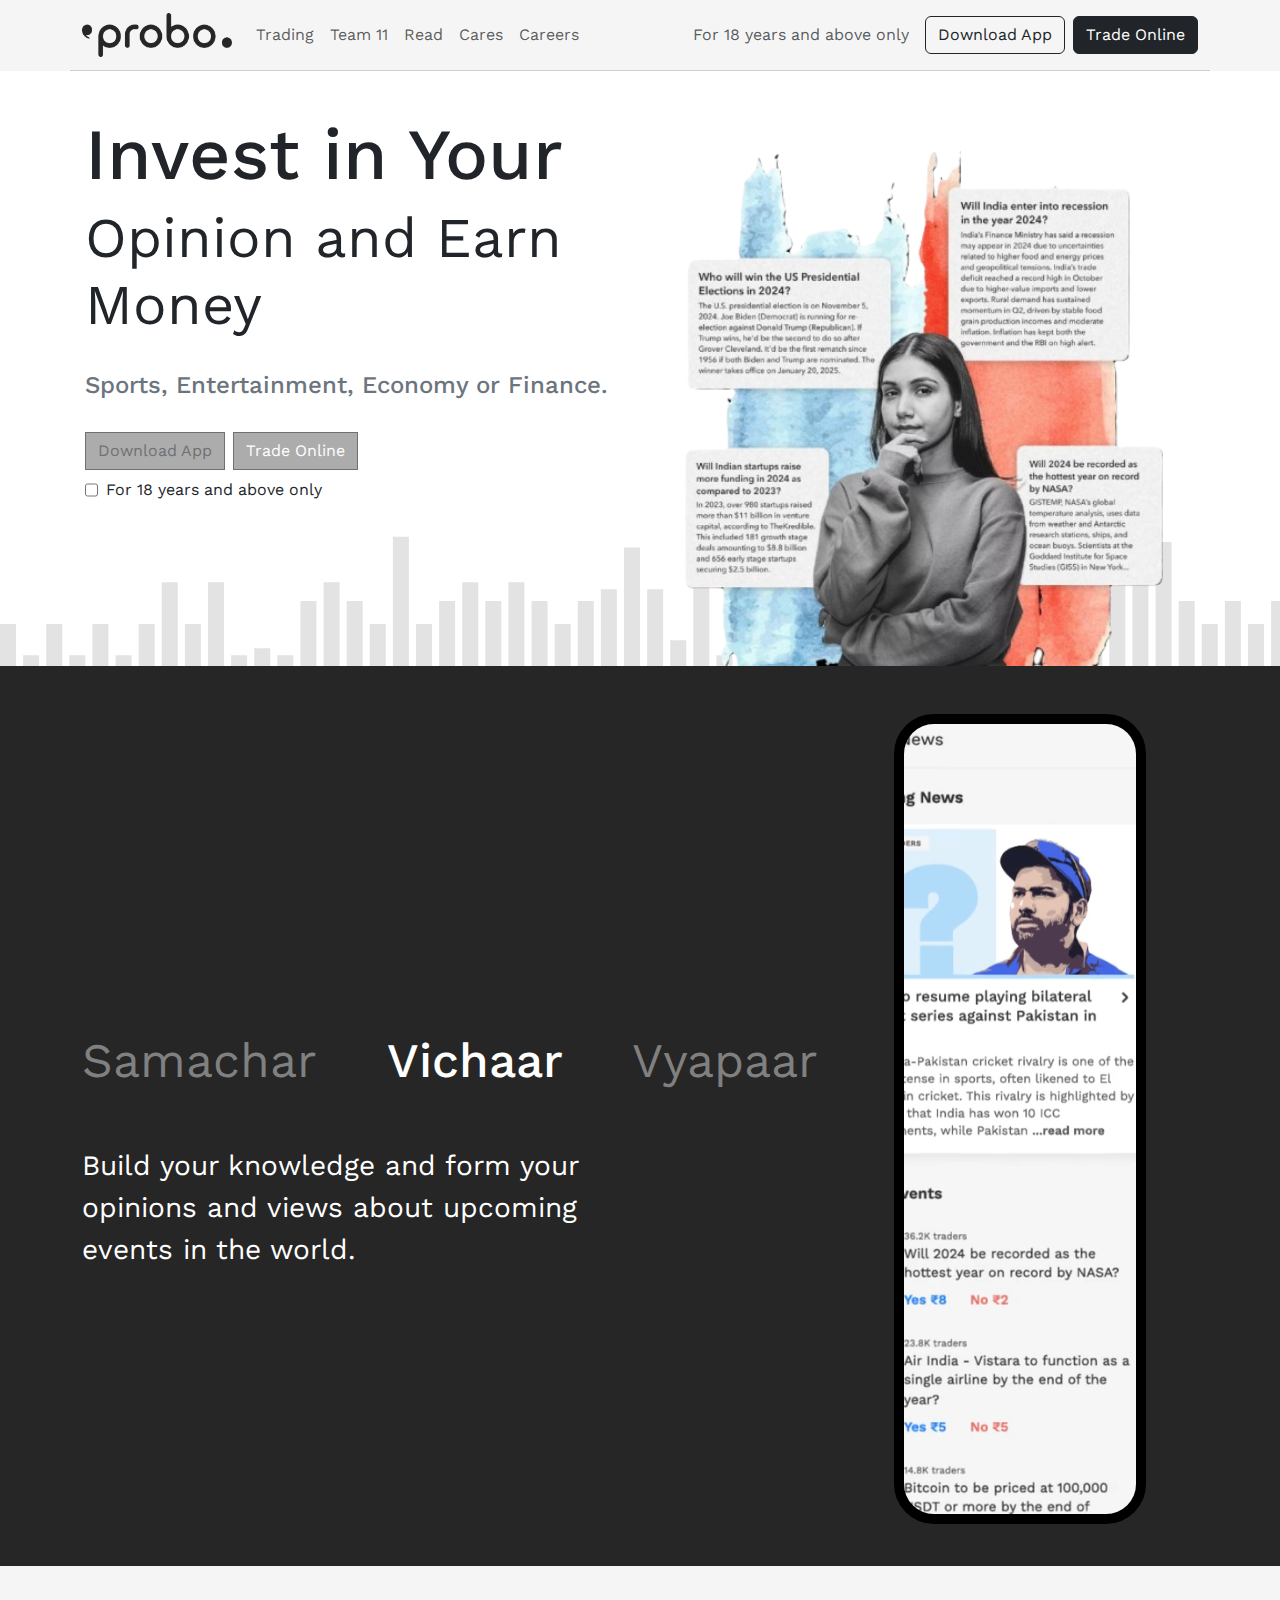
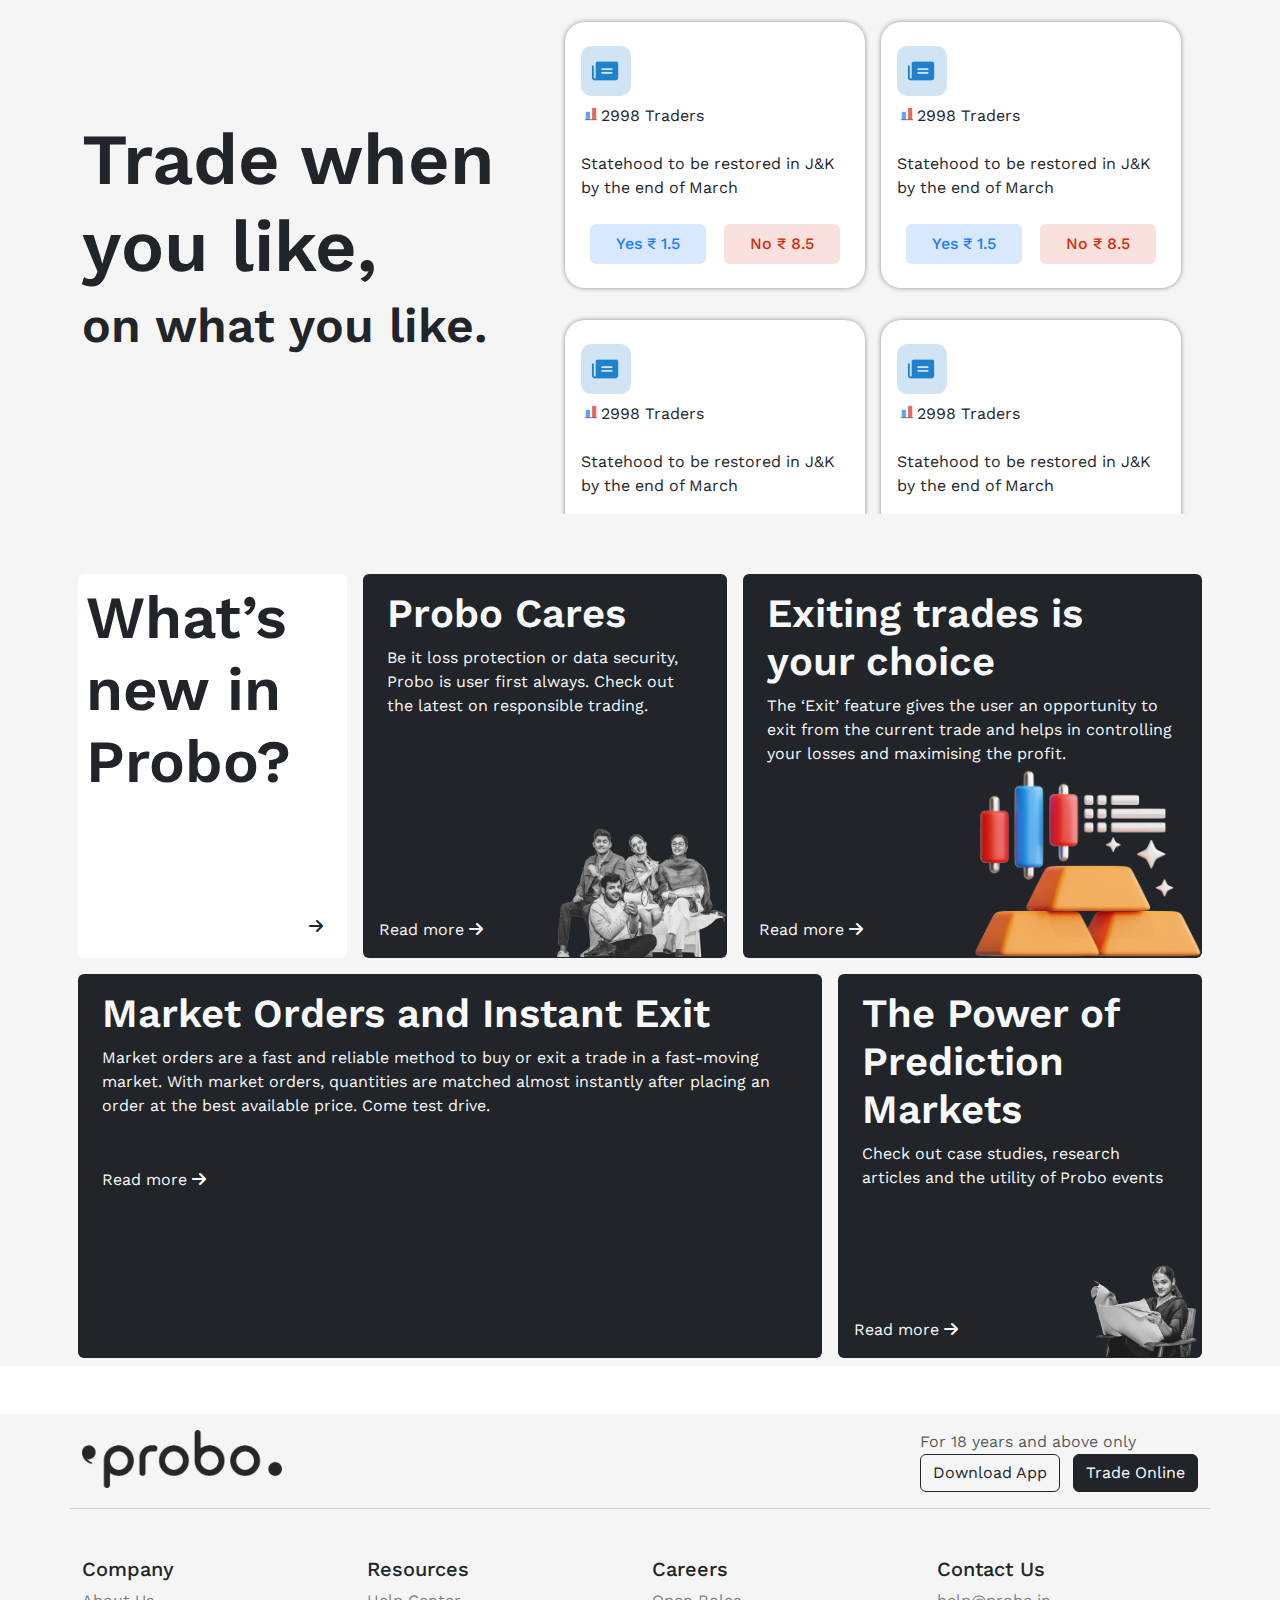
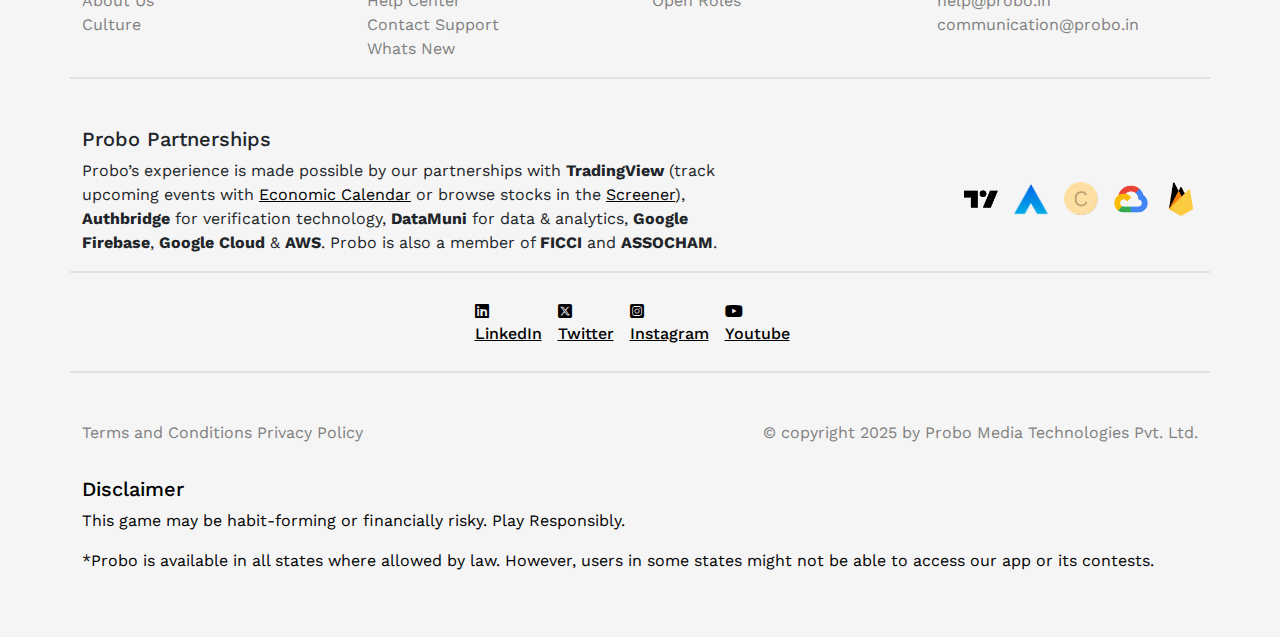
==== commit d8c06780: "Adding another pages like(Team11, Read, Cares, Careers)" ====
--- a/index.html
+++ b/index.html
@@ -18,7 +18,7 @@
   <nav class=" navbar navbar-expand-lg navbar-light  p-0 pt-2">
     <div class="container pb-2">
       <!-- Logo -->
-      <a class="navbar-brand" href="#">
+      <a class="navbar-brand" href="./index.html">
         <img src="./images/illustration/Logo.png" alt="Probo Logo">
       </a>
 
@@ -36,16 +36,16 @@
             <a class="nav-link" href="./Pages/Trading.html">Trading</a>
           </li>
           <li class="nav-item">
-            <a class="nav-link" href="#">Team 11</a>
+            <a class="nav-link" href="./Pages/Team11.html">Team 11</a>
           </li>
           <li class="nav-item">
-            <a class="nav-link" href="#">Read</a>
+            <a class="nav-link" href="./Pages/Read.html">Read</a>
           </li>
           <li class="nav-item">
-            <a class="nav-link" href="#">Cares</a>
+            <a class="nav-link" href="./Pages/Cares.html">Cares</a>
           </li>
           <li class="nav-item">
-            <a class="nav-link" href="#">Careers</a>
+            <a class="nav-link" href="./Pages/Careers.html">Careers</a>
           </li>
         </ul>
 
@@ -311,6 +311,125 @@
     </section>
   </main>
 
+  <footer>
+    <div class="footerNavbar ">
+      <div class="d-flex justify-content-between container py-3">
+        <div class="footerLogo">
+          <img src="./images/illustration/Logo.png" alt="">
+        </div>
+        <div class="d-flex align-items-center d-none d-lg-block">
+          <p class="mb-0 me-3 text-muted disclaimer">For 18 years and above only</p>
+          <button class="btn btn-outline-dark me-2 rounded">Download App</button>
+          <a href="./Pages/Trading.html"><button class="btn btn-dark rounded">Trade Online</button></a>
+        </div>
+      </div>
+    </div>
+    <div class="footerLinks py-5">
+      <div class="container">
+        <div class="row">
+          <div class="col-12 col-md-6 col-lg-3">
+            <h5>Company</h5>
+            <ul class="p-0">
+              <li><a href="">About Us</a></li>
+              <li><a href="">Culture</a></li>
+            </ul>
+          </div>
+          <div class="col-12 col-md-6 col-lg-3">
+            <h5>Resources</h5>
+            <ul class="p-0">
+              <li><a href="">Help Center</a></li>
+              <li><a href="">Contact Support</a></li>
+              <li><a href="">Whats New</a></li>
+            </ul>
+          </div>
+          <div class="col-12 col-md-6 col-lg-3">
+            <h5>Careers</h5>
+            <ul class="p-0">
+              <li><a href="">Open Roles</a></li>
+            </ul>
+          </div>
+          <div class="col-12 col-md-6 col-lg-3">
+            <h5>Contact Us</h5>
+            <ul class="p-0">
+              <li><a href="mailto:">help@probo.in</a></li>
+              <li><a href="mail.to:">communication@probo.in</a></li>
+            </ul>
+          </div>
+        </div>
+      </div>
+    </div>
+    <div class="Partnership">
+      <div class="container">
+        <div class="row">
+          <div class="col-12 col-lg-7">
+            <h5>Probo Partnerships</h5>
+            <p>Probo’s experience is made possible by our partnerships with <b>TradingView</b> (track upcoming events
+              with <a class="text-black" href="https://www.tradingview.com/economic-calendar/">Economic Calendar</a> or browse stocks in
+              the
+              <a class="text-black" href="https://www.tradingview.com/screener/">Screener</a>), <b>Authbridge</b> for verification
+              technology,
+              <b>DataMuni</b> for data & analytics, <b>Google</b> <b>Firebase</b>, <b>Google Cloud</b> & <b>AWS</b>.
+              Probo is also a member of <b>FICCI</b> and <b>ASSOCHAM</b>.
+            </p>
+          </div>
+          <div class="col-12 col-lg-5 d-flex align-items-center justify-content-end">
+            <div class="d-flex align-items-center ">
+              <img style="width: 50px; height: 50px;" class="ps-3" src="./images/illustration/Tradingview-Logo.png"
+                alt="">
+              <img style="width: 50px; height: 50px;" class="ps-3" src="./images/illustration/authbridge-Logo.png"
+                alt="">
+              <img style="width: 50px; height: 50px;" class="ps-3" src="./images/illustration/datamuni-logo.png" alt="">
+              <img style="width: 50px; height: 50px;" class="ps-3" src="./images/illustration/Google-Cloud-logo.png"
+                alt="">
+              <img style="width: 50px; height: 50px;" class="ps-3" src="./images/illustration/Firebase-logo.png" alt="">
+            </div>
+          </div>
+        </div>
+      </div>
+    </div>
+    <div class="socialMedia" style="height: 100px;">
+      <div class="container h-100">
+        <div class="d-flex justify-content-center align-items-center h-100">
+          <a href="" class="text-black">
+            <i class="pe-3 fa-brands fa-linkedin"></i>
+            <h6 class="m-0 pe-3 d-none d-lg-block">LinkedIn</h6>
+          </a>
+          <a href="" class="text-black">
+            <i class="pe-3 fa-brands fa-square-x-twitter"></i>
+            <h6 class="m-0 pe-3 d-none d-lg-block">Twitter</h6>
+          </a>
+          <a href="" class="text-black">
+            <i class="pe-3 fa-brands fa-square-instagram"></i>
+            <h6 class="m-0 pe-3 d-none d-lg-block">Instagram</h6>
+          </a>
+          <a href="" class="text-black">
+            <i class="pe-3 fa-brands fa-youtube"></i>
+            <h6 class="m-0 pe-3 d-none d-lg-block">Youtube</h6>
+          </a>
+        </div>
+      </div>
+    </div>
+    <div class="copyright">
+      <div class="container py-5">
+        <div class="row">
+          <div class="col-12 col-lg-6">
+            <a href="">Terms and Conditions</a>
+            <a href="">Privacy Policy</a>
+          </div>
+          <div class="col-12 col-lg-6 d-flex justify-content-end pb-3">
+            <p>© copyright 2025 by Probo Media Technologies Pvt. Ltd.</p>
+          </div>
+          <div class="col-12">
+            <h5 class="text-black">Disclaimer</h5>
+            <p class="text-black">This game may be habit-forming or financially risky. Play Responsibly.</p>
+            <p class="text-black">*Probo is available in all states where allowed by law. However, users in some states
+              might not be able to access our app or its contests.</p>
+          </div>
+        </div>
+      </div>
+    </div>
+  </footer>
+
   <script src="	https://cdn.jsdelivr.net/npm/bootstrap@5.3.3/dist/js/bootstrap.bundle.min.js"></script>
   <script src="./js/Script.js"></script>
 </body>
--- a/Style/style.css
+++ b/Style/style.css
@@ -53,6 +53,7 @@
   .row {
     padding: 0px 15px;
   }
+
   h1 {
     font-size: 3em;
     font-weight: 500;
@@ -211,6 +212,7 @@
   .cares {
     height: 70%;
   }
+
   .exit {
     width: 50%;
   }
@@ -461,4 +463,51 @@
       height: 250px;
     }
   }
+}
+
+footer {
+  background-color: #F5F5F5;
+
+  .footerNavbar {
+
+    .container {
+      border-bottom: 1px solid rgba(0, 0, 0, 0.158);
+    }
+
+    img {
+      width: 200px;
+    }
+  }
+
+  .footerLinks {
+    .container {
+      border-bottom: 2px solid rgba(0, 0, 0, 0.078);
+    }
+
+    a {
+      color: gray;
+      text-decoration: none;
+    }
+  }
+
+  .Partnership {
+    .container {
+      border-bottom: 2px solid rgba(0, 0, 0, 0.078);
+    }
+  }
+
+  .socialMedia {
+    .container {
+      border-bottom: 2px solid rgba(0, 0, 0, 0.078);
+    }
+  }
+
+  .copyright {
+    color: gray;
+
+    a {
+      color: gray;
+      text-decoration: none;
+    }
+  }
 }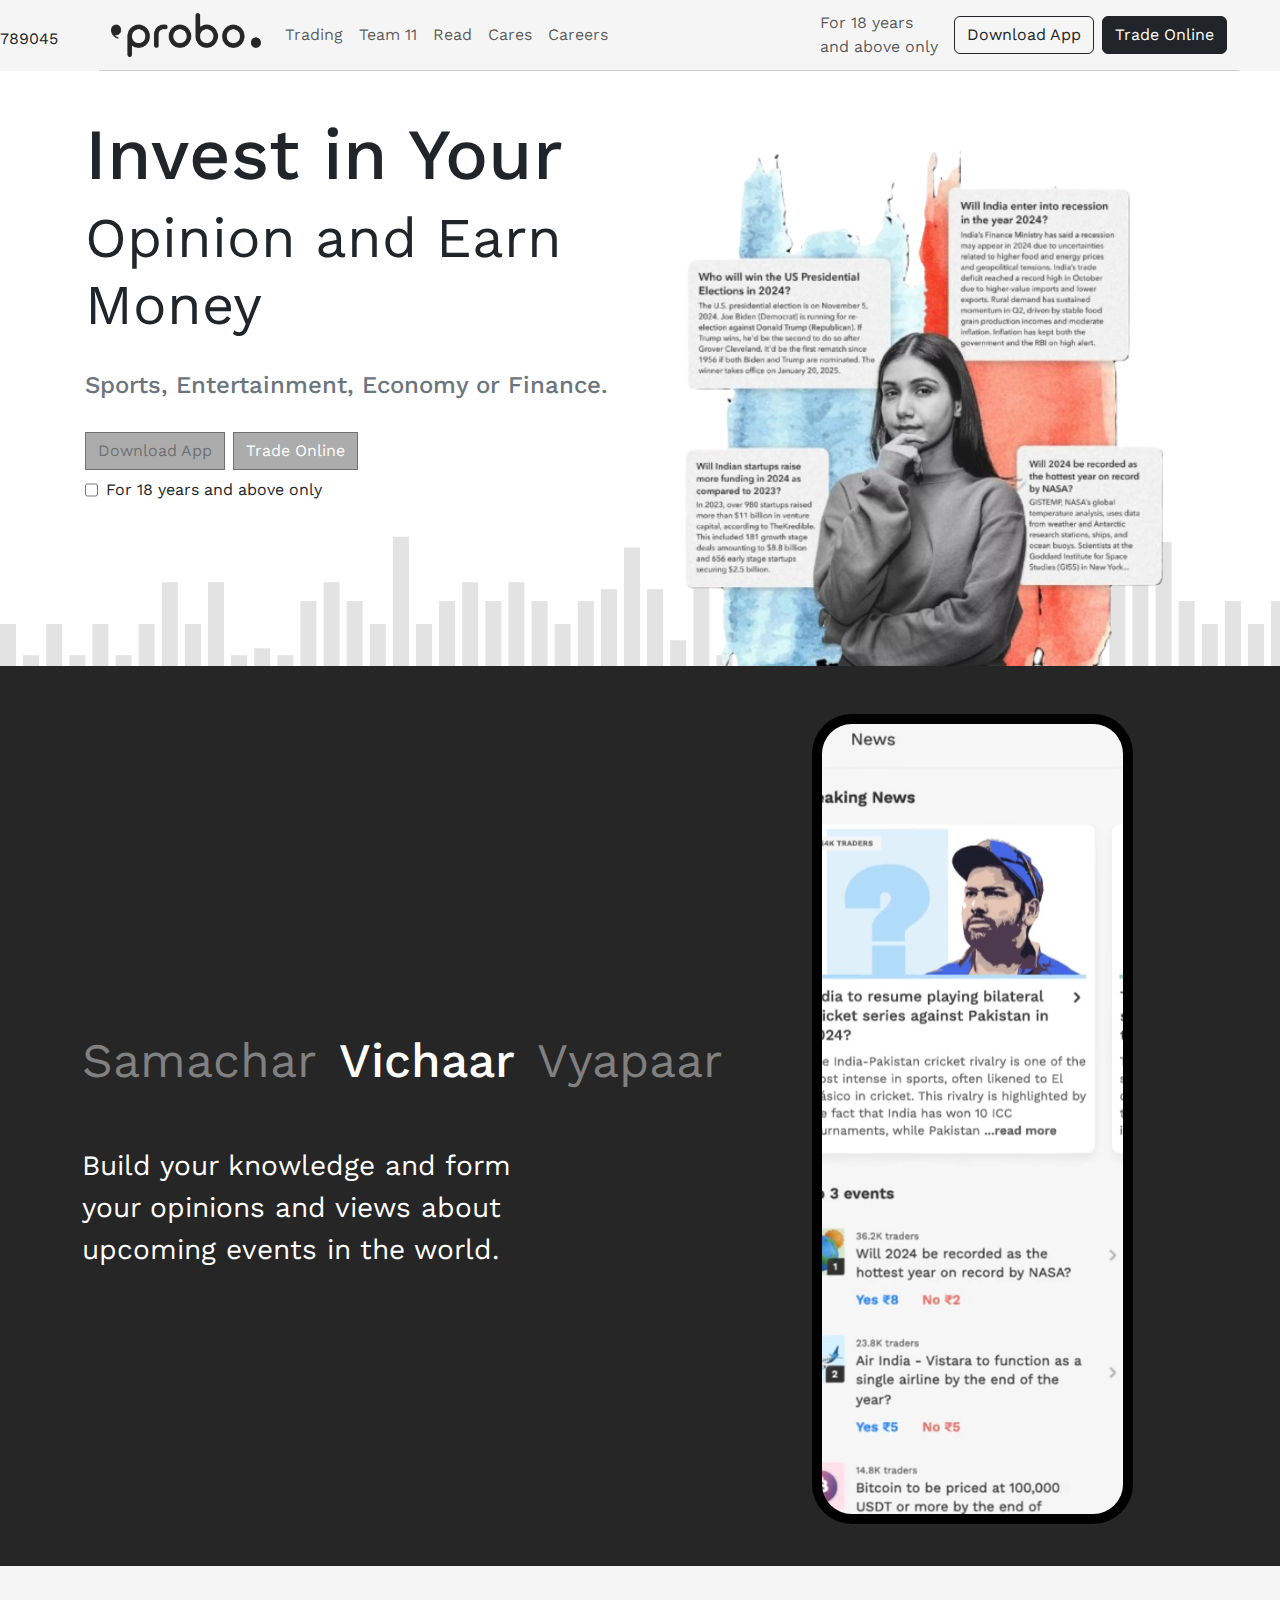
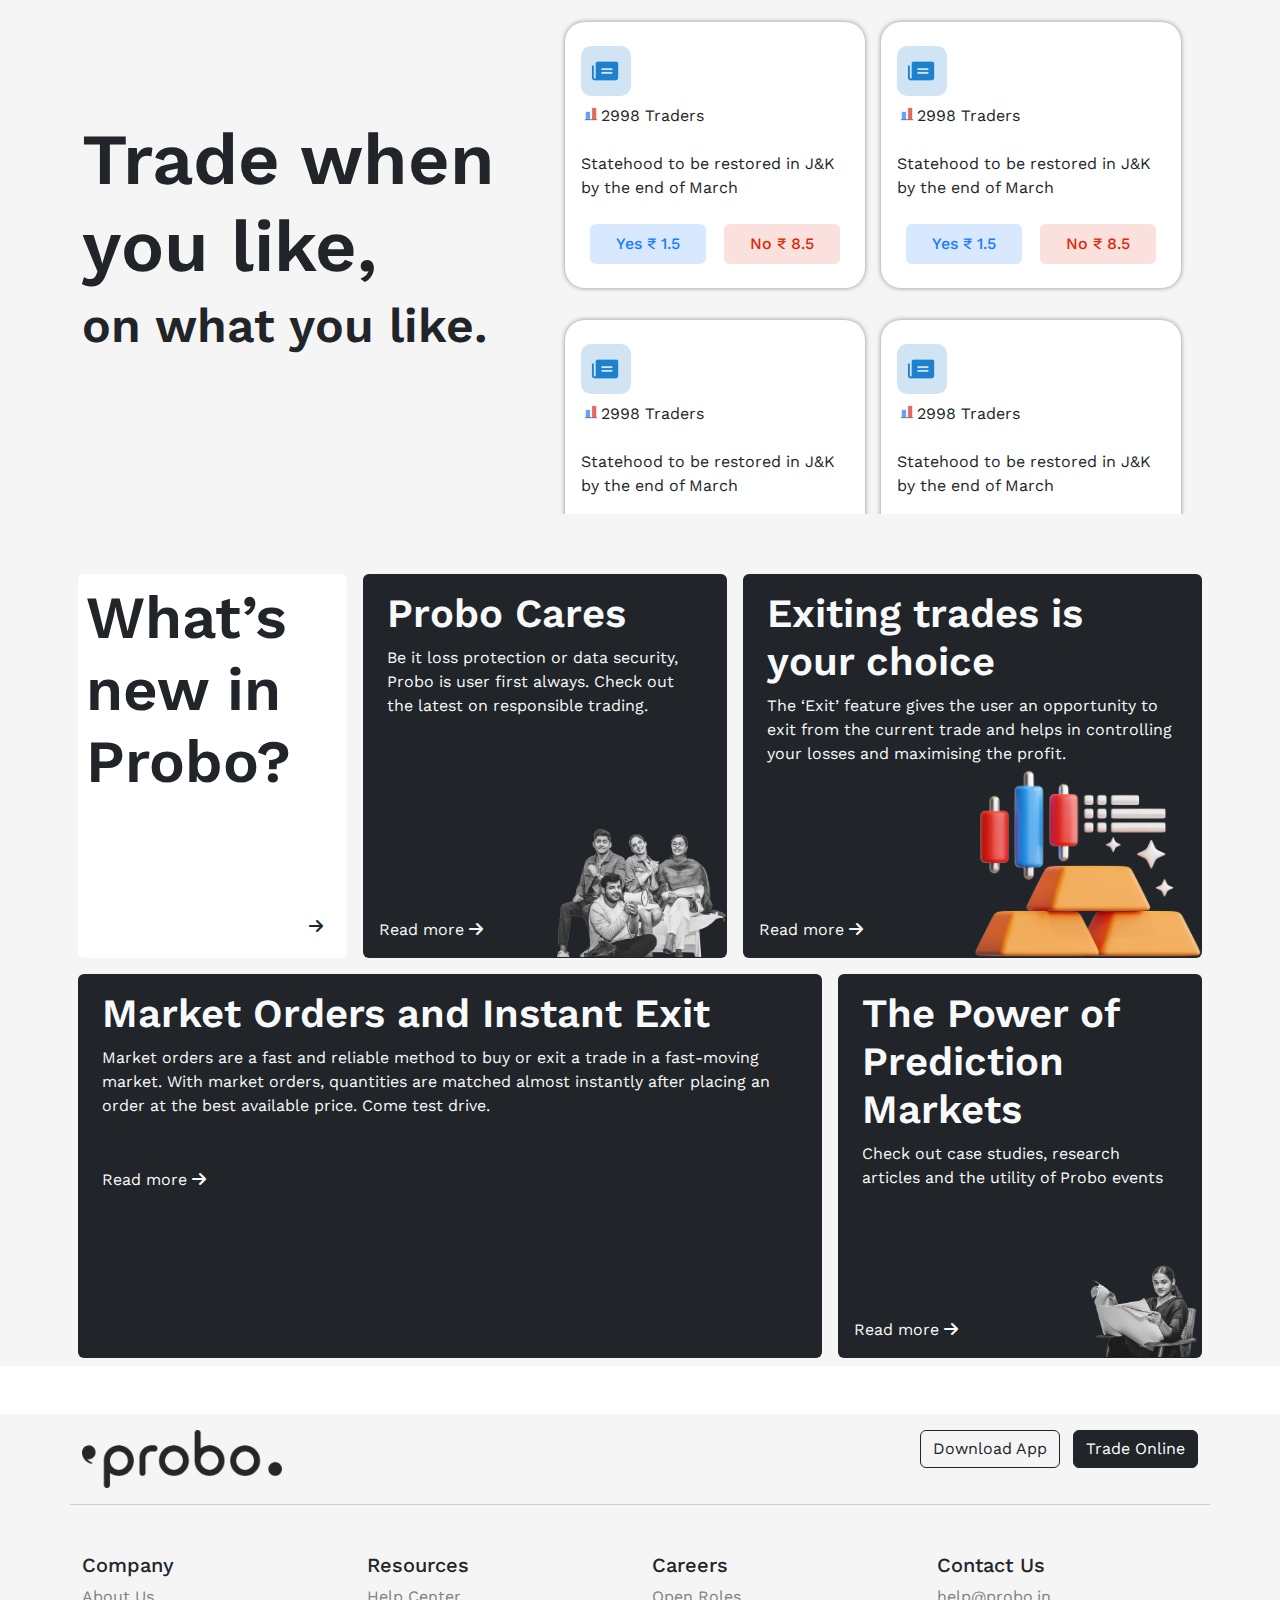
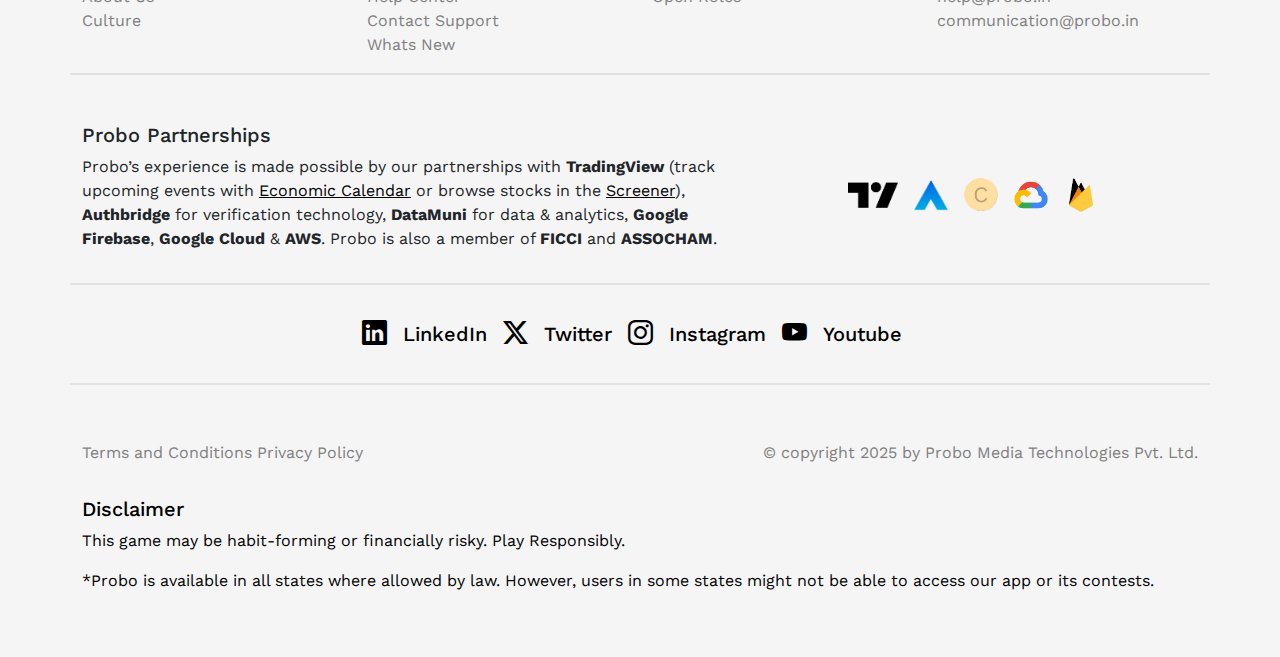
==== commit 33cafec0: "Adding careers javascript file" ====
--- a/index.html
+++ b/index.html
@@ -11,11 +11,12 @@
   <link rel="stylesheet" href="https://cdnjs.cloudflare.com/ajax/libs/font-awesome/6.7.2/css/all.min.css"
     integrity="sha512-Evv84Mr4kqVGRNSgIGL/F/aIDqQb7xQ2vcrdIwxfjThSH8CSR7PBEakCr51Ck+w+/U6swU2Im1vVX0SVk9ABhg=="
     crossorigin="anonymous" referrerpolicy="no-referrer" />
+  <link rel="stylesheet" href="https://cdn.jsdelivr.net/npm/bootstrap-icons@1.11.3/font/bootstrap-icons.min.css">
 </head>
 
 <body>
   <!-- Navbar Start  -->
-  <nav class=" navbar navbar-expand-lg navbar-light  p-0 pt-2">
+  <nav class=" navbar navbar-expand-lg navbar-light  p-0 pt-2">789045
     <div class="container pb-2">
       <!-- Logo -->
       <a class="navbar-brand" href="./index.html">
@@ -51,7 +52,7 @@
 
         <!-- Right Section -->
         <div class="d-flex align-items-center">
-          <p class="mb-0 me-3 text-muted disclaimer">For 18 years and above only</p>
+          <p class="mb-0 me-3 text-muted disclaimer">For 18 years <br> and above only</p>
           <button class="btn btn-outline-dark me-2 rounded">Download App</button>
           <a href="./Pages/Trading.html"><button class="btn btn-dark rounded">Trade Online</button></a>
         </div>
@@ -89,7 +90,7 @@
     <div class="MobileVideo">
       <div class="container">
         <div class="row">
-          <div class="col-md-8 d-flex align-items-center justify-content-center">
+          <div class="col-md-7 d-flex align-items-center justify-content-center">
             <div>
               <div class="header p-0 pt-5">
                 <div id="samachar"
@@ -108,7 +109,7 @@
               </div>
             </div>
           </div>
-          <div class="col-md-4 d-flex justify-content-center align-items-center py-5">
+          <div class="col-md-5 d-flex justify-content-center align-items-center py-5">
             <div class="frame d-flex justify-content-center">
               <video src="./images/illustration/Mobile_view.mp4" autoplay muted loop></video>
             </div>
@@ -318,7 +319,6 @@
           <img src="./images/illustration/Logo.png" alt="">
         </div>
         <div class="d-flex align-items-center d-none d-lg-block">
-          <p class="mb-0 me-3 text-muted disclaimer">For 18 years and above only</p>
           <button class="btn btn-outline-dark me-2 rounded">Download App</button>
           <a href="./Pages/Trading.html"><button class="btn btn-dark rounded">Trade Online</button></a>
         </div>
@@ -359,23 +359,24 @@
       </div>
     </div>
     <div class="Partnership">
-      <div class="container">
+      <div class="container pb-3">
         <div class="row">
           <div class="col-12 col-lg-7">
             <h5>Probo Partnerships</h5>
             <p>Probo’s experience is made possible by our partnerships with <b>TradingView</b> (track upcoming events
-              with <a class="text-black" href="https://www.tradingview.com/economic-calendar/">Economic Calendar</a> or browse stocks in
+              with <a class="text-black" href="https://www.tradingview.com/economic-calendar/">Economic Calendar</a> or
+              browse stocks in
               the
-              <a class="text-black" href="https://www.tradingview.com/screener/">Screener</a>), <b>Authbridge</b> for verification
+              <a class="text-black" href="https://www.tradingview.com/screener/">Screener</a>), <b>Authbridge</b> for
+              verification
               technology,
               <b>DataMuni</b> for data & analytics, <b>Google</b> <b>Firebase</b>, <b>Google Cloud</b> & <b>AWS</b>.
               Probo is also a member of <b>FICCI</b> and <b>ASSOCHAM</b>.
             </p>
           </div>
-          <div class="col-12 col-lg-5 d-flex align-items-center justify-content-end">
+          <div class="col-12 col-lg-5 d-flex align-items-center partnerships_logos">
             <div class="d-flex align-items-center ">
-              <img style="width: 50px; height: 50px;" class="ps-3" src="./images/illustration/Tradingview-Logo.png"
-                alt="">
+              <img style="width: 50px; height: 50px;" class="" src="./images/illustration/Tradingview-Logo.png" alt="">
               <img style="width: 50px; height: 50px;" class="ps-3" src="./images/illustration/authbridge-Logo.png"
                 alt="">
               <img style="width: 50px; height: 50px;" class="ps-3" src="./images/illustration/datamuni-logo.png" alt="">
@@ -390,21 +391,21 @@
     <div class="socialMedia" style="height: 100px;">
       <div class="container h-100">
         <div class="d-flex justify-content-center align-items-center h-100">
-          <a href="" class="text-black">
-            <i class="pe-3 fa-brands fa-linkedin"></i>
-            <h6 class="m-0 pe-3 d-none d-lg-block">LinkedIn</h6>
+          <a href="" class="text-decoration-none text-black d-flex justify-content-center align-items-center">
+            <i style="font-size:25px" class="pe-3 bi bi-linkedin"></i>
+            <h5 class="m-0 pe-3 d-none d-lg-block">LinkedIn</h5>
           </a>
-          <a href="" class="text-black">
-            <i class="pe-3 fa-brands fa-square-x-twitter"></i>
-            <h6 class="m-0 pe-3 d-none d-lg-block">Twitter</h6>
+          <a href="" class="text-decoration-none text-black d-flex justify-content-center align-items-center">
+            <i style="font-size:25px" class="pe-3 bi bi-twitter-x"></i>
+            <h5 class="m-0 pe-3 d-none d-lg-block">Twitter</h5>
           </a>
-          <a href="" class="text-black">
-            <i class="pe-3 fa-brands fa-square-instagram"></i>
-            <h6 class="m-0 pe-3 d-none d-lg-block">Instagram</h6>
+          <a href="" class="text-decoration-none text-black d-flex justify-content-center align-items-center">
+            <i style="font-size:25px" class="pe-3 bi bi-instagram"></i>
+            <h5 class="m-0 pe-3 d-none d-lg-block">Instagram</h5>
           </a>
-          <a href="" class="text-black">
-            <i class="pe-3 fa-brands fa-youtube"></i>
-            <h6 class="m-0 pe-3 d-none d-lg-block">Youtube</h6>
+          <a href="" class="text-decoration-none text-black d-flex justify-content-center align-items-center">
+            <i style="font-size:25px" class="pe-3 bi bi-youtube"></i>
+            <h5 class="m-0 pe-3 d-none d-lg-block">Youtube</h5>
           </a>
         </div>
       </div>
@@ -412,14 +413,14 @@
     <div class="copyright">
       <div class="container py-5">
         <div class="row">
-          <div class="col-12 col-lg-6">
+          <div class="col-12 col-md-6 py-2">
             <a href="">Terms and Conditions</a>
             <a href="">Privacy Policy</a>
           </div>
-          <div class="col-12 col-lg-6 d-flex justify-content-end pb-3">
+          <div class="col-12 col-md-6 d-flex justify-content-end py-2">
             <p>© copyright 2025 by Probo Media Technologies Pvt. Ltd.</p>
           </div>
-          <div class="col-12">
+          <div class="col-12 pt-2">
             <h5 class="text-black">Disclaimer</h5>
             <p class="text-black">This game may be habit-forming or financially risky. Play Responsibly.</p>
             <p class="text-black">*Probo is available in all states where allowed by law. However, users in some states
--- a/Style/style.css
+++ b/Style/style.css
@@ -115,21 +115,15 @@
 
   .frame {
     height: 90vh;
-    width: 73%;
     border: 10px solid black;
     border-radius: 40px;
     box-shadow: 0 0 5px solid white;
     overflow: hidden;
-
-    iframe {
-      height: 90vh;
-    }
   }
 }
 
 /* Trade when you like Start  */
 .tradeLike {
-  /* height: 00px; */
   background-color: #F5F5F5;
 
   h2 {
@@ -228,6 +222,57 @@
   }
 }
 
+footer {
+  background-color: #F5F5F5;
+
+  .footerNavbar {
+
+    .container {
+      border-bottom: 1px solid rgba(0, 0, 0, 0.158);
+    }
+
+    img {
+      width: 200px;
+    }
+  }
+
+  .footerLinks {
+    .container {
+      border-bottom: 2px solid rgba(0, 0, 0, 0.078);
+    }
+
+    a {
+      color: gray;
+      text-decoration: none;
+    }
+  }
+
+  .Partnership {
+    .container {
+      border-bottom: 2px solid rgba(0, 0, 0, 0.078);
+    }
+
+    .partnerships_logos {
+      justify-content: center;
+    }
+  }
+
+  .socialMedia {
+    .container {
+      border-bottom: 2px solid rgba(0, 0, 0, 0.078);
+    }
+  }
+
+  .copyright {
+    color: gray;
+
+    a {
+      color: gray;
+      text-decoration: none;
+    }
+  }
+}
+
 @media (min-width:768px) {
   .Hero {
     position: relative;
@@ -257,6 +302,22 @@
 
     img {
       width: 50%;
+    }
+  }
+}
+
+.MobileVideo {
+
+  .frame {
+    height: 85vh;
+    /* width: 70%; */
+    border: 10px solid black;
+    border-radius: 40px;
+    box-shadow: 0 0 5px solid white;
+    overflow: hidden;
+
+    iframe {
+      height: 90%;
     }
   }
 }
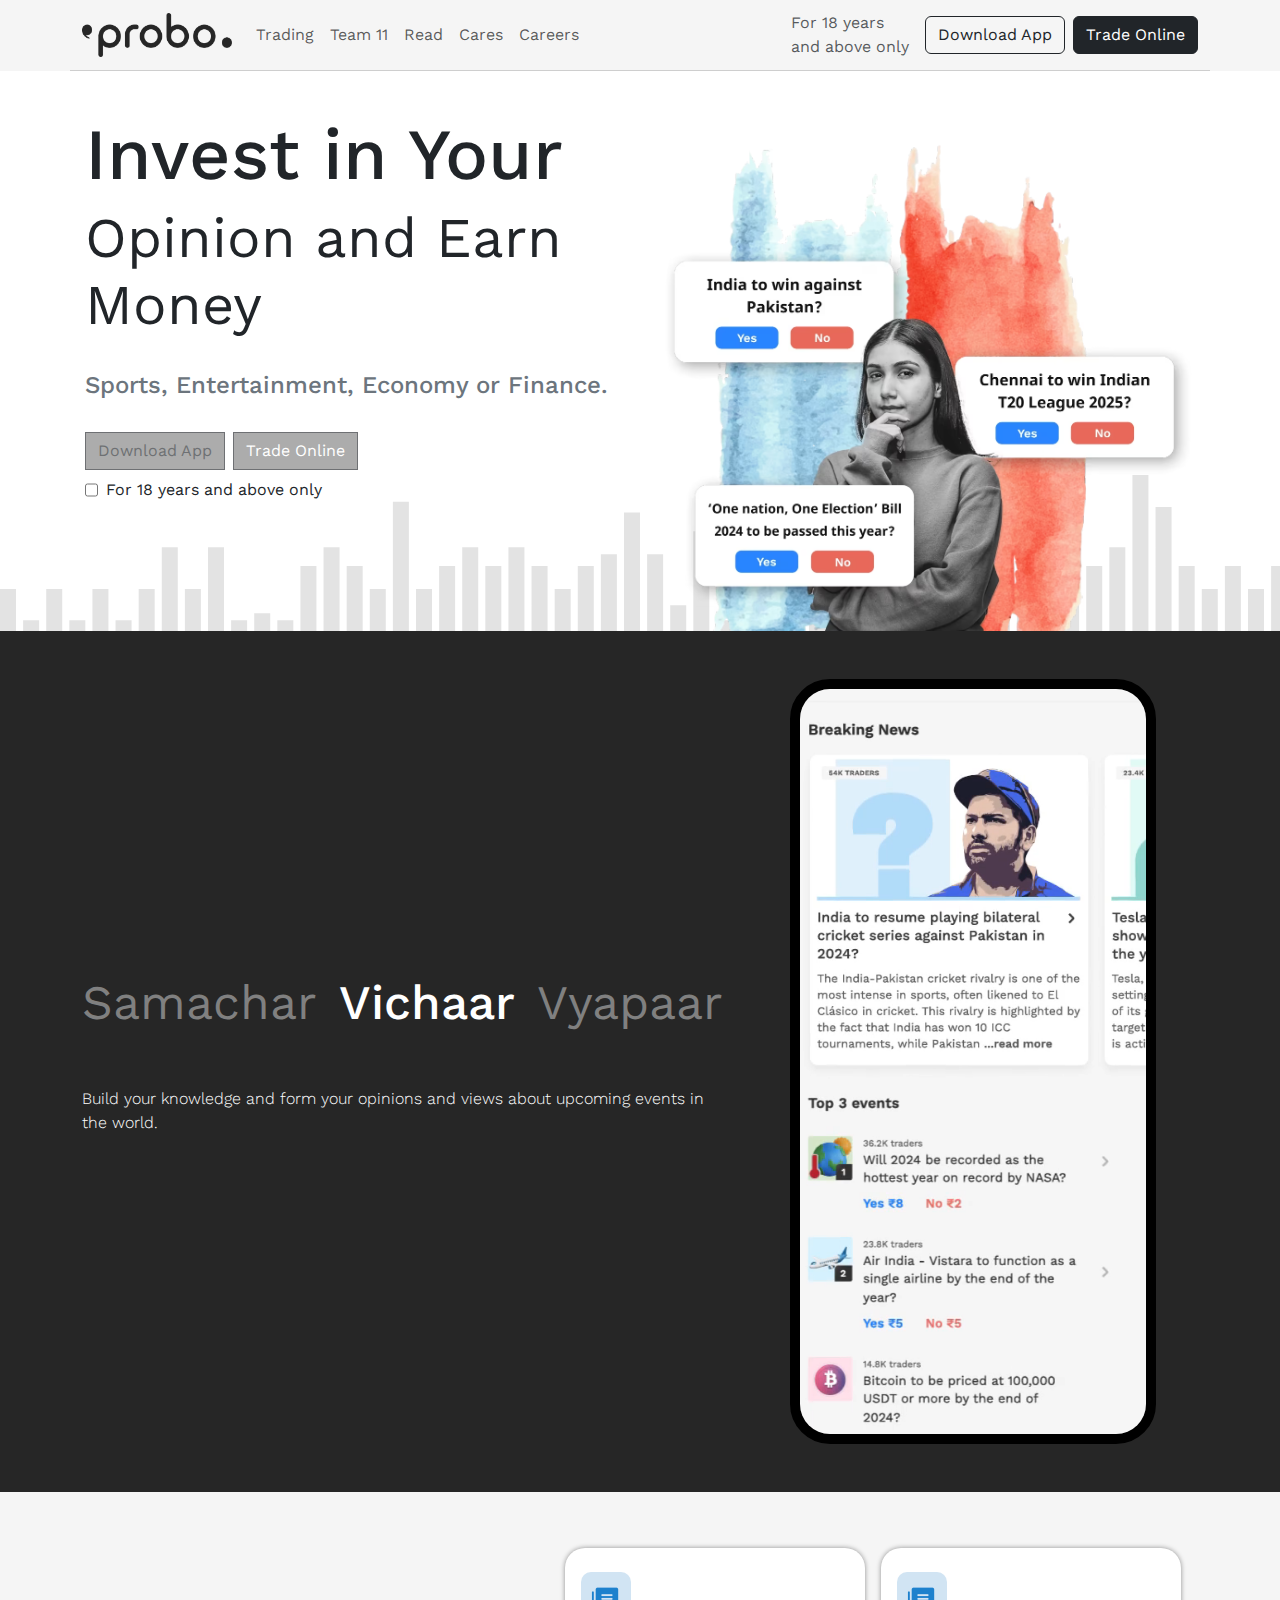
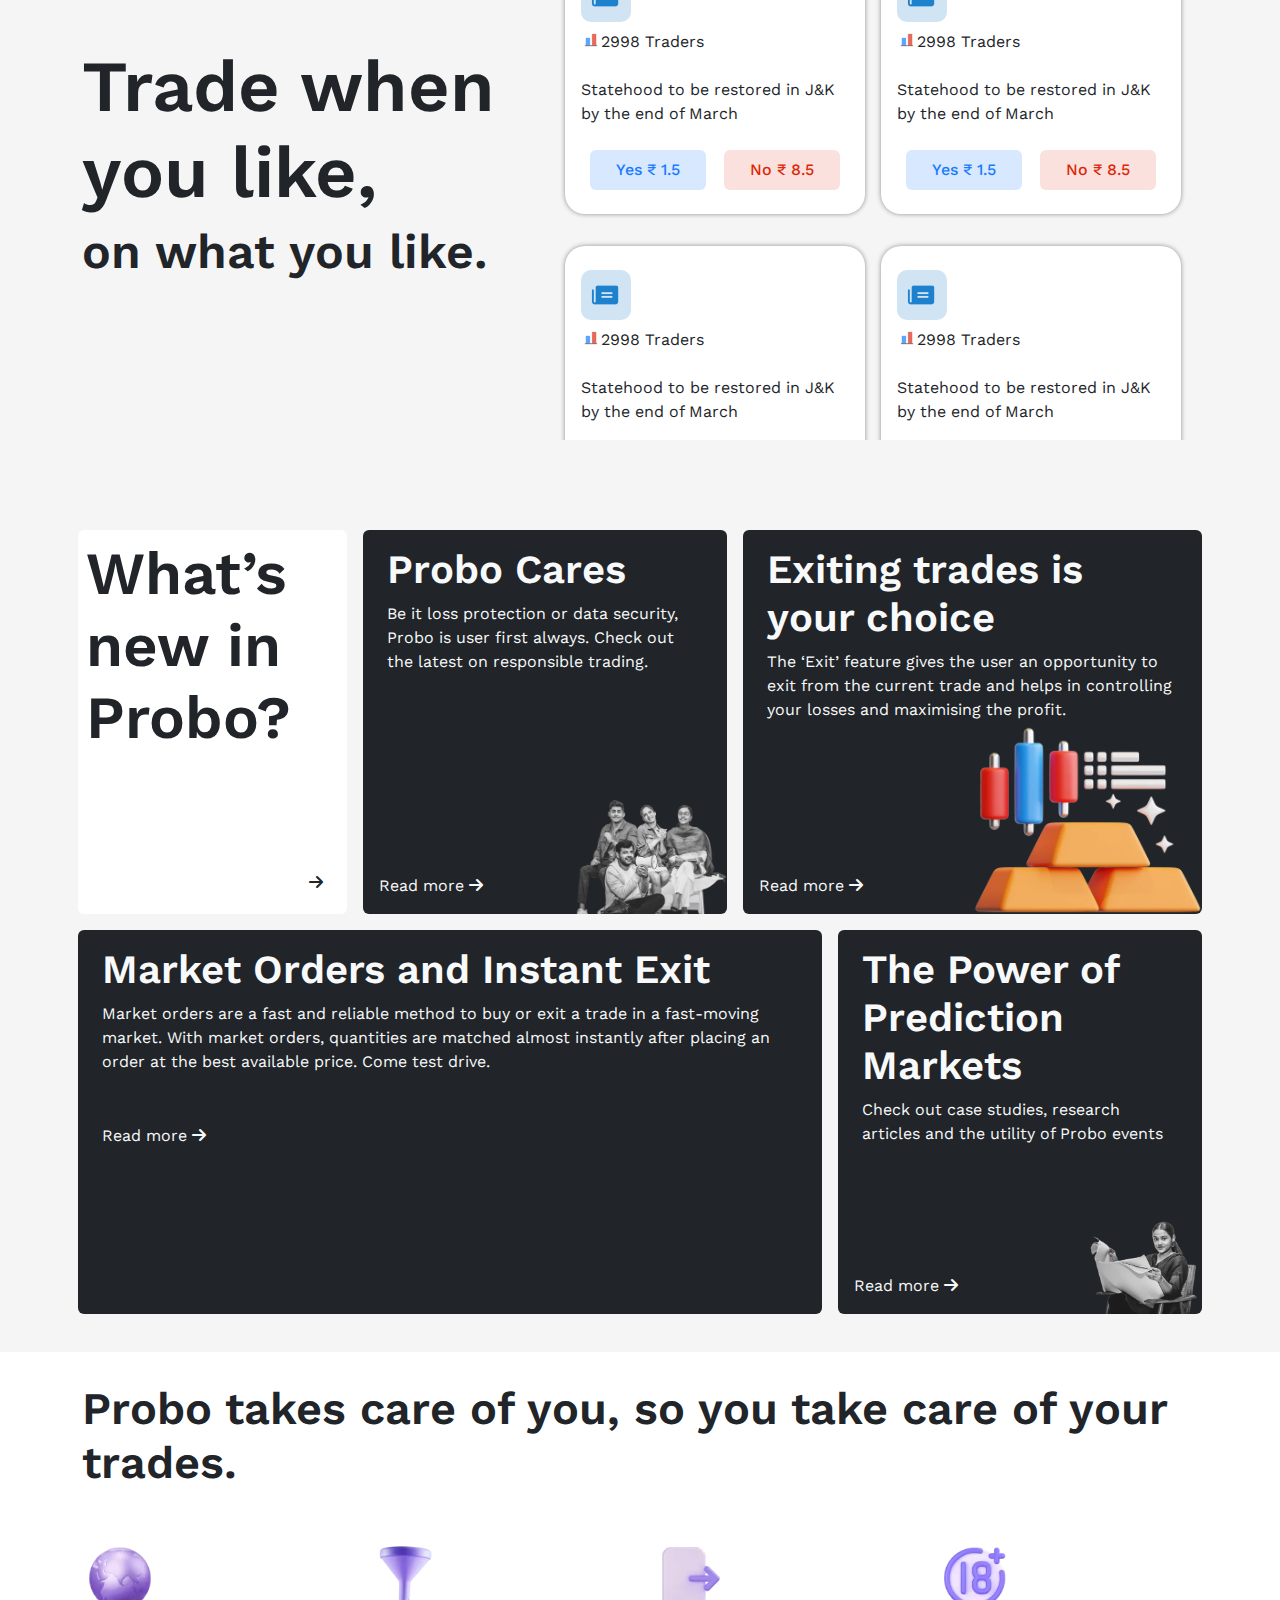
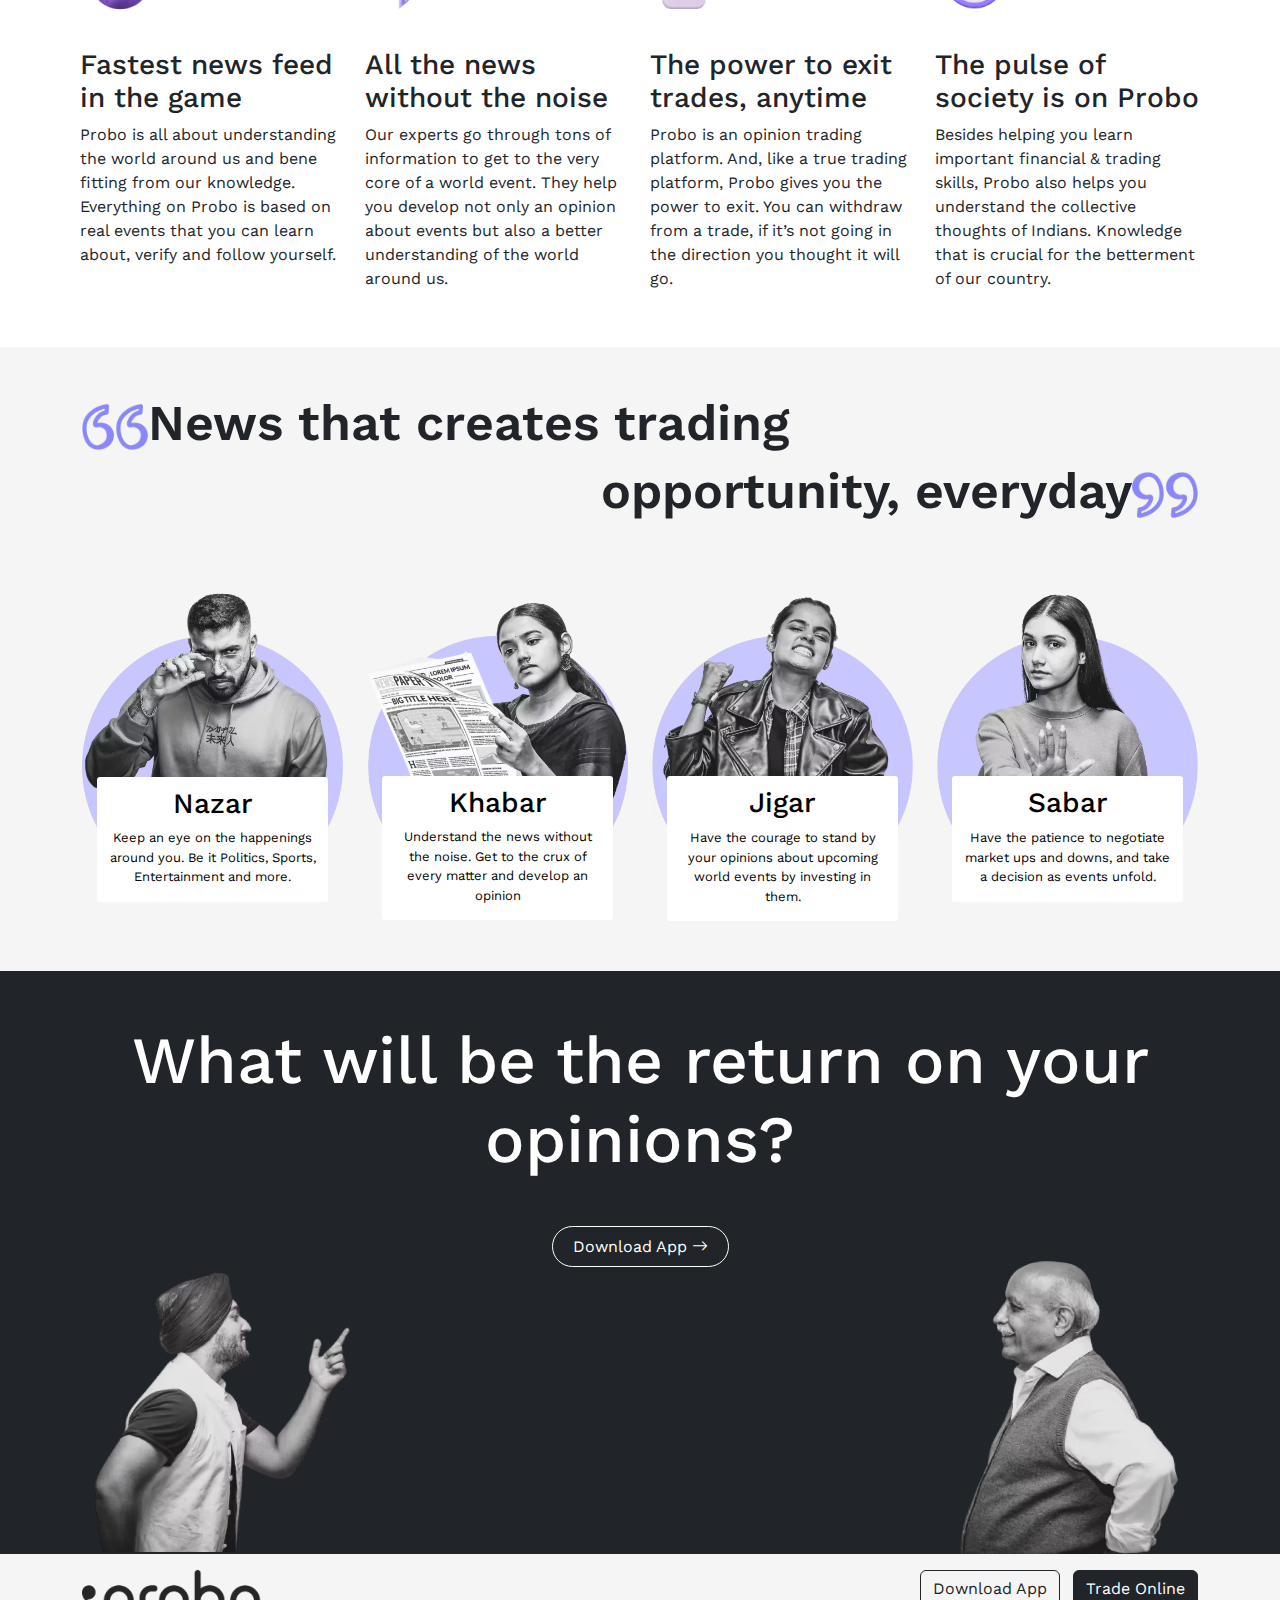
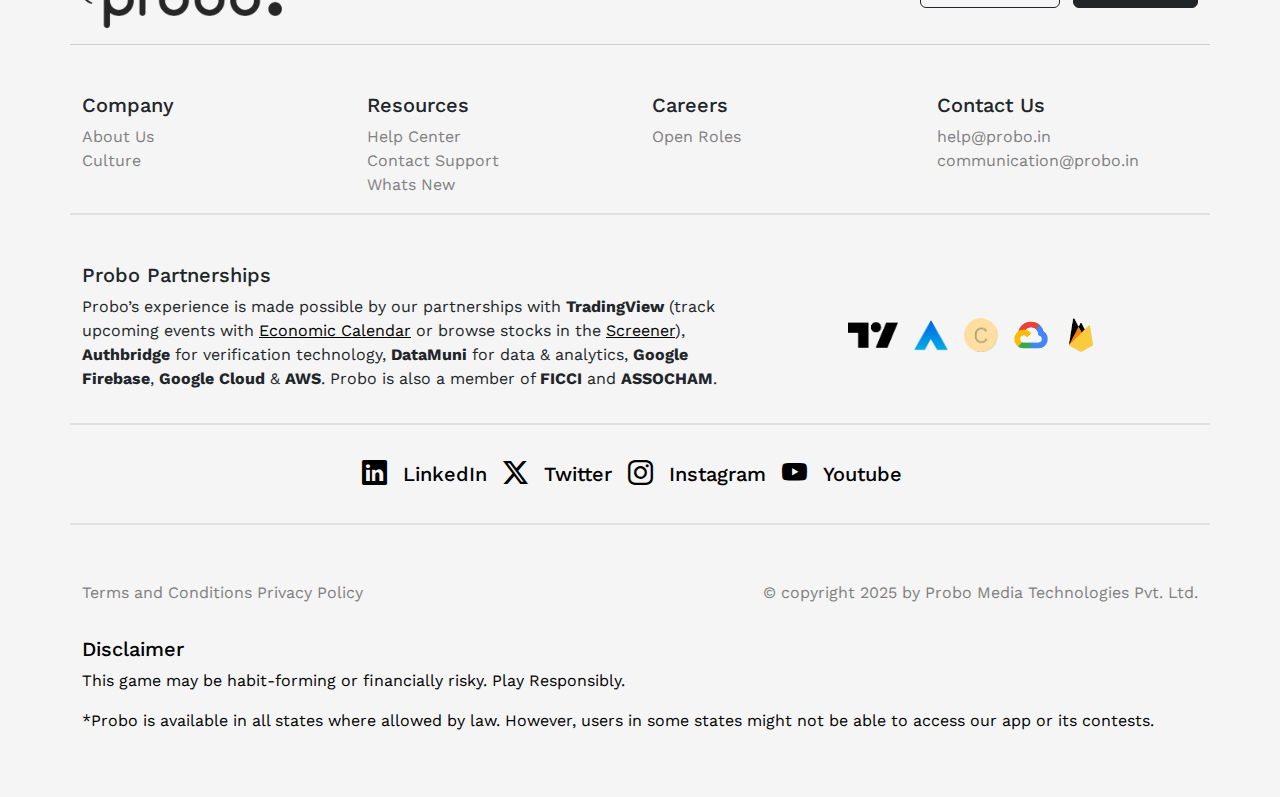
==== commit f16af46f: "Adding new pages" ====
--- a/index.html
+++ b/index.html
@@ -16,7 +16,7 @@
 
 <body>
   <!-- Navbar Start  -->
-  <nav class=" navbar navbar-expand-lg navbar-light  p-0 pt-2">789045
+  <nav class=" navbar navbar-expand-lg navbar-light  p-0 pt-2">
     <div class="container pb-2">
       <!-- Logo -->
       <a class="navbar-brand" href="./index.html">
@@ -59,7 +59,7 @@
       </div>
     </div>
   </nav>
-  <!-- Navbar End -->
+
   <main>
     <!-- Hero Start -->
     <div class="Hero ">
@@ -80,12 +80,12 @@
             </div>
           </div>
           <div class="col-12 col-md-6 p-0">
-            <img src="./images/background/header_bg-Img.png" class="w-100" alt="">
-          </div>
-        </div>
-      </div>
-    </div>
-    <!-- Hero End -->
+            <img src="./images/background/header_bg-Img.avif" class="w-100" alt="">
+          </div>
+        </div>
+      </div>
+    </div>
+
     <!-- Sliding text Start -->
     <div class="MobileVideo">
       <div class="container">
@@ -118,7 +118,6 @@
         </div>
       </div>
     </div>
-    <!-- Sliding text End -->
 
     <!-- Trade when you like Start -->
     <section class="tradeLike">
@@ -219,6 +218,7 @@
         </div>
       </div>
     </section>
+
     <!-- Trade when you like End -->
     <section class="WhatIsProbo">
       <div class="container p-0 d-flex justify-content-center">
@@ -244,7 +244,7 @@
                 <a href="" class="text-decoration-none pb-3 ps-3 text-light">
                   Read more <i class="fa-solid fa-arrow-right"></i>
                 </a>
-                <img class="cares" src="./images/background/cares.png" alt="">
+                <img class="cares" src="./images/background/cares.avif" alt="">
               </div>
             </div>
           </div>
@@ -307,8 +307,110 @@
           </div>
         </div>
     </section>
-    <section class="pt-5">
-
+
+    <section class="fifth_section">
+      <div class="container">
+        <div class="fifth_heading">
+          <h2>Probo takes care of you, so you take care of your trades.</h2>
+        </div>
+        <div class="row">
+          <div class="col-12 col-md-6 col-lg-3 cards">
+            <img src="./images/illustration/news.avif" alt="">
+            <h3>Fastest news feed in the game</h3>
+            <p>Probo is all about understanding the world around us and bene fitting from our knowledge. Everything on
+              Probo is based on real events that you can learn about, verify and follow yourself.</p>
+          </div>
+          <div class="col-12 col-md-6 col-lg-3 cards">
+            <img src="./images/illustration/trading.avif" alt="">
+            <h3>All the news without the noise</h3>
+            <p>Our experts go through tons of information to get to the very core of a world event. They help you
+              develop not only an opinion about events but also a better understanding of the world around us.</p>
+          </div>
+          <div class="col-12 col-md-6 col-lg-3 cards">
+            <img src="./images/illustration/trades.avif" alt="">
+            <h3>The power to exit trades, anytime</h3>
+            <p>Probo is an opinion trading platform. And, like a true trading platform, Probo gives you the power to
+              exit. You can withdraw from a trade, if it’s not going in the direction you thought it will go.</p>
+          </div>
+          <div class="col-12 col-md-6 col-lg-3 cards">
+            <img src="./images/illustration/society.avif" alt="">
+            <h3>The pulse of society is on Probo</h3>
+            <p>Besides helping you learn important financial & trading skills, Probo also helps you understand the
+              collective thoughts of Indians. Knowledge that is crucial for the betterment of our country.</p>
+          </div>
+        </div>
+      </div>
+    </section>
+
+    <section class="sixth">
+      <div class="container">
+        <div class="d-flex heading pt-3">
+          <img src="./images/illustration/quotes.avif" alt="">
+          <h2>News that creates trading</h2>
+        </div>
+        <div class="d-flex justify-content-end heading pb-5">
+          <h2 class="text-end">opportunity, everyday</h2>
+          <img src="./images/illustration/quotes.avif" class="Two" alt="">
+        </div>
+        <div class="row">
+          <div class="col-12 col-md-6 col-lg-3 ">
+            <a href="./Pages/Trading.html" class="text-decoration-none text-black">
+              <img src="./images/illustration/nazar.avif" class="w-100" alt="">
+              <div class="text-center sixth_cards">
+                <h3>Nazar</h3>
+                <p>Keep an eye on the happenings around you. Be it Politics, Sports, Entertainment and more.</p>
+              </div>
+            </a>
+          </div>
+          <div class="col-12 col-md-6 col-lg-3 ">
+            <a href="./Pages/Trading.html" class="text-decoration-none text-black">
+              <img src="./images/illustration/khabar.avif" class="w-100" alt="">
+              <div class="text-center sixth_cards">
+                <h3>Khabar</h3>
+                <p>Understand the news without the noise. Get to the crux of every matter and develop an opinion</p>
+              </div>
+            </a>
+
+          </div>
+          <div class="col-12 col-md-6 col-lg-3 ">
+            <a href="./Pages/Trading.html" class="text-decoration-none text-black">
+              <img src="./images/illustration/jigar.avif" class="w-100" alt="">
+              <div class="text-center sixth_cards">
+                <h3>Jigar</h3>
+                <p>Have the courage to stand by your opinions about upcoming world events by investing in them.</p>
+              </div>
+            </a>
+
+          </div>
+          <div class="col-12 col-md-6 col-lg-3 ">
+            <a href="./Pages/Trading.html" class="text-decoration-none text-black">
+              <img src="./images/illustration/sabar.avif" class="w-100" alt="">
+              <div class="text-center sixth_cards">
+                <h3>Sabar</h3>
+                <p>Have the patience to negotiate market ups and downs, and take a decision as events unfold.</p>
+              </div>
+            </a>
+
+          </div>
+        </div>
+      </div>
+    </section>
+
+    <section class="seventh bg-dark">
+      <div class="container">
+        <h2 class="text-center text-white">What will be the return on your opinions?</h2>
+        <div class="text-center pt-5">
+          <a href="" class="text-decoration-none ">Download App <i class="bi bi-arrow-right"></i></a>
+        </div>
+        <div class="row">
+          <div class="d-none d-md-block col-md-6">
+            <img src="./images/illustration/person-left.avif" class="w-50 person-left" alt="">
+          </div>
+          <div class="d-none d-md-block col-md-6 text-end">
+            <img src="./images/illustration/person-right.avif" class="w-50" alt="">
+          </div>
+        </div>
+      </div>
     </section>
   </main>
 
--- a/Style/style.css
+++ b/Style/style.css
@@ -43,8 +43,6 @@
   }
 }
 
-/* Main Start */
-
 /* Hero start */
 .Hero {
   position: relative;
@@ -184,6 +182,7 @@
 
 /* What’s new in Probo? Start */
 .WhatIsProbo {
+  padding: 30px 0;
   background-color: #F5F5F5;
 
   .scroll_section_two::-webkit-scrollbar {
@@ -213,6 +212,71 @@
 
   .readMore {
     padding-top: 50px;
+  }
+}
+
+.fifth_section {
+  padding: 30px 0;
+
+  h2 {
+    font-weight: 600;
+    font-size: 30px;
+  }
+
+  .cards {
+    padding: 10px 10px;
+
+    img {
+      padding: 30px 0;
+      width: 80px;
+      /* height: 80px; */
+
+    }
+  }
+}
+
+.sixth {
+  padding: 30px 0;
+  background-color: #F5F5F5;
+
+  .Two {
+    transform: rotate(180deg);
+  }
+
+  .heading {
+    img {
+      width: 36px;
+    }
+
+    h2 {
+      font-size: 20px;
+    }
+  }
+
+  .sixth_cards {
+    margin: 0 15px -100px;
+    padding: 10px;
+    background-color: #fff;
+    transform: translateY(-110px);
+    border-radius: 3px;
+
+    p {
+      margin: 0;
+      font-size: 13px;
+    }
+  }
+}
+
+.seventh {
+  padding: 50px 0;
+
+  a {
+    color: white;
+    padding: 10px 15px;
+    margin: 100px 0;
+    border: 1px solid white;
+    border-radius: 25px;
+
   }
 }
 
@@ -302,6 +366,27 @@
 
     img {
       width: 50%;
+    }
+  }
+
+  /* What’s new in Probo? Start */
+  .WhatIsProbo {
+
+    h2 {
+      font-size: 20px;
+      font-weight: 600;
+    }
+
+    .fs {
+      font-size: 40px;
+    }
+
+    .cares {
+      height: 60%;
+    }
+
+    p {
+      margin-bottom: 0;
     }
   }
 }
@@ -322,6 +407,46 @@
   }
 }
 
+.sixth {
+
+  .heading {
+    img {
+      width: 56px;
+    }
+
+    h2 {
+      font-size: 35px;
+      font-weight: 600;
+    }
+  }
+
+  .sixth_cards {
+    transform: translateY(-120px);
+
+    p {
+      margin-bottom: 5px;
+      font-size: 13px;
+    }
+  }
+}
+
+.seventh {
+  overflow: hidden;
+  padding: 50px 0 0;
+
+  a {
+    padding: 10px 20px;
+  }
+
+  h2 {
+    font-size: 46px;
+  }
+
+  .person-left {
+    transform: translateY(10px);
+  }
+}
+
 @media (min-width:992px) {
 
   /* Navbar Start */
@@ -376,53 +501,9 @@
 
   /* Mobile video Start */
   .MobileVideo {
-    height: 100vh;
-    background-color: #262626;
-
-    .col-8 {
-      height: 100vh;
-    }
-
-    .header {
-      display: flex;
-      justify-content: space-between;
-    }
 
     .header div {
       font-size: 3rem;
-      color: gray;
-      cursor: pointer;
-    }
-
-    .header .active {
-      color: white;
-      font-weight: 500;
-    }
-
-    .content {
-      color: #262626;
-      text-align: start;
-      margin-top: 50px;
-
-      p {
-        color: white;
-        font-weight: 400;
-        font-size: 28px;
-        width: 70%;
-      }
-    }
-
-    .frame {
-      height: 90vh;
-      width: 71%;
-      border: 10px solid black;
-      border-radius: 40px;
-      box-shadow: 0 0 5px solid white;
-      overflow: hidden;
-
-      iframe {
-        height: 90vh;
-      }
     }
   }
 
@@ -496,11 +577,6 @@
 
   /* What’s new in Probo? Start */
   .WhatIsProbo {
-    background-color: #F5F5F5;
-
-    .scroll_section_two::-webkit-scrollbar {
-      display: none;
-    }
 
     .flex-shrink-0 {
       height: 400px;
@@ -513,6 +589,34 @@
 
     .fs {
       font-size: 60px;
+    }
+  }
+
+  .fifth_section {
+    h2 {
+      font-weight: 600;
+      font-size: 45px;
+    }
+  }
+
+  .sixth {
+    padding: 30px 0;
+    background-color: #F5F5F5;
+
+    .heading {
+      img {
+        width: 66px;
+      }
+
+      h2 {
+        font-size: 50px;
+      }
+    }
+  }
+
+  .seventh {
+    h2 {
+      font-size: 66px;
     }
   }
 
